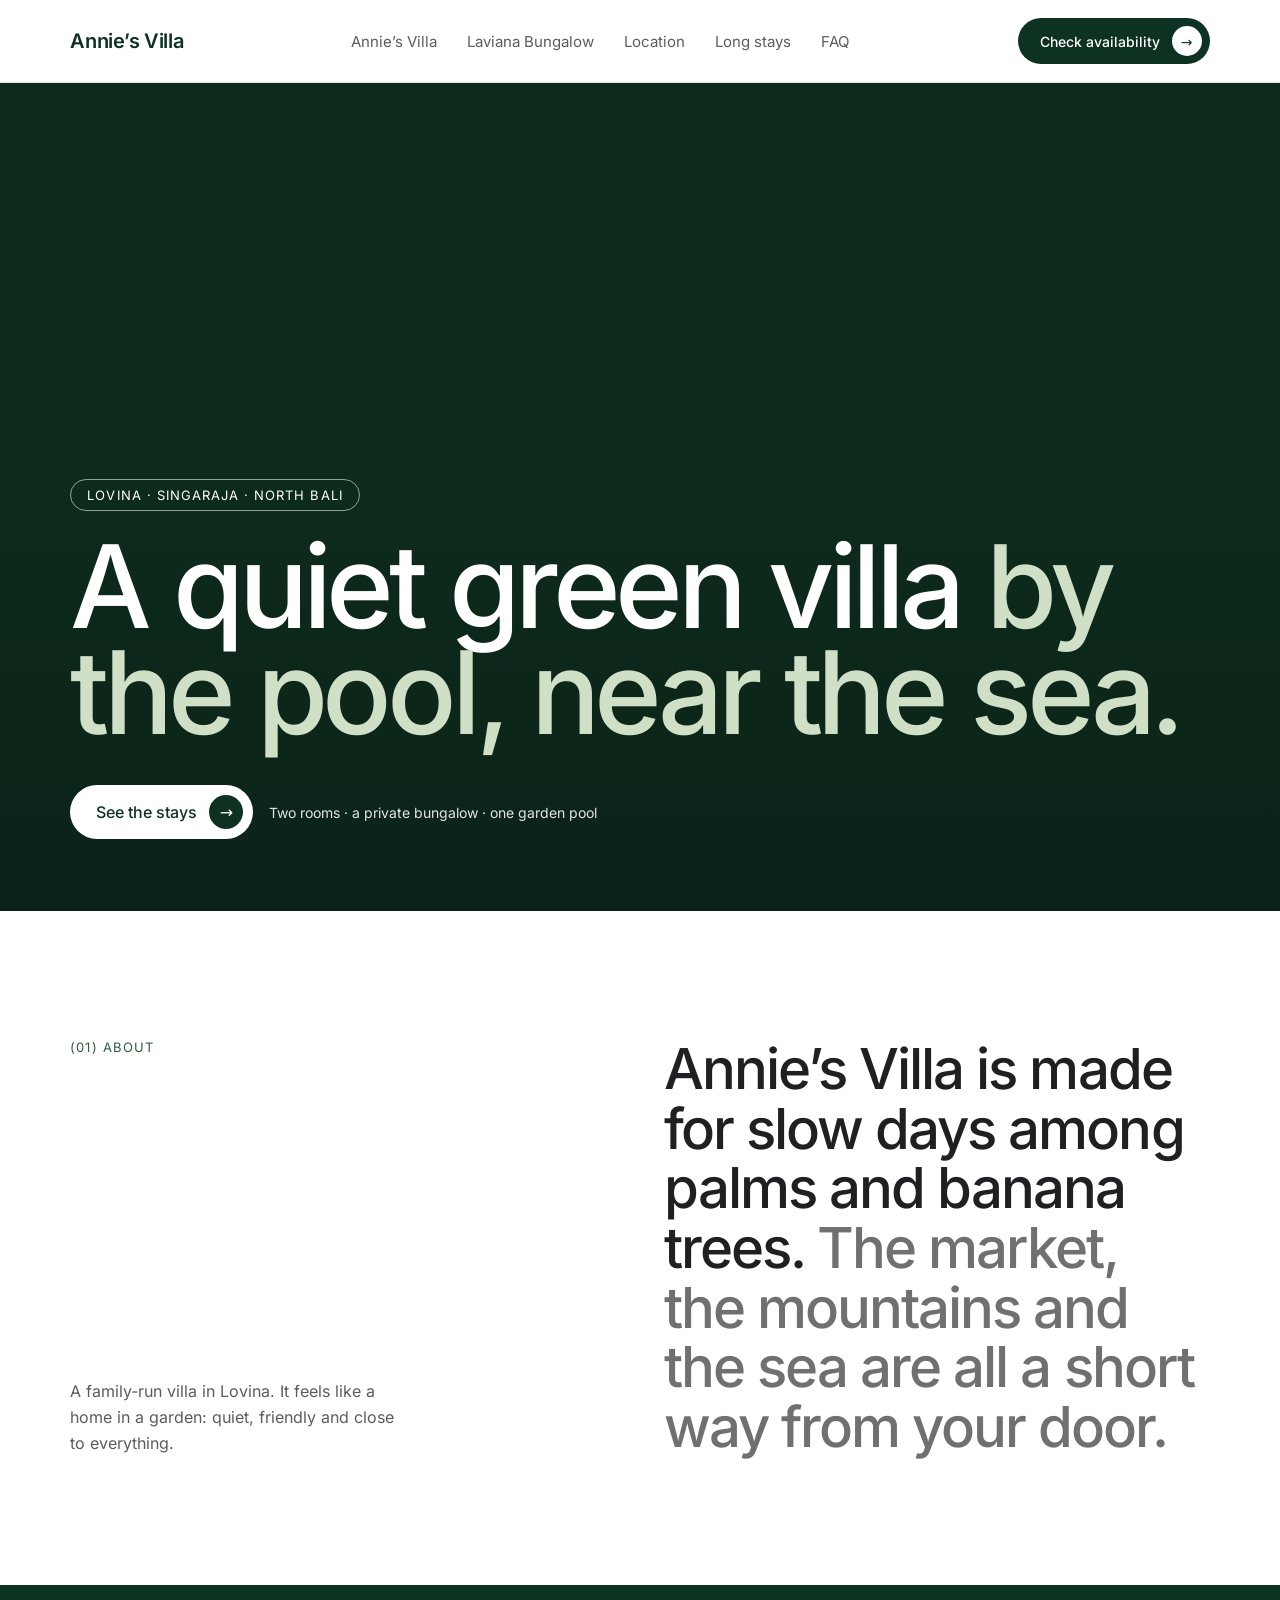
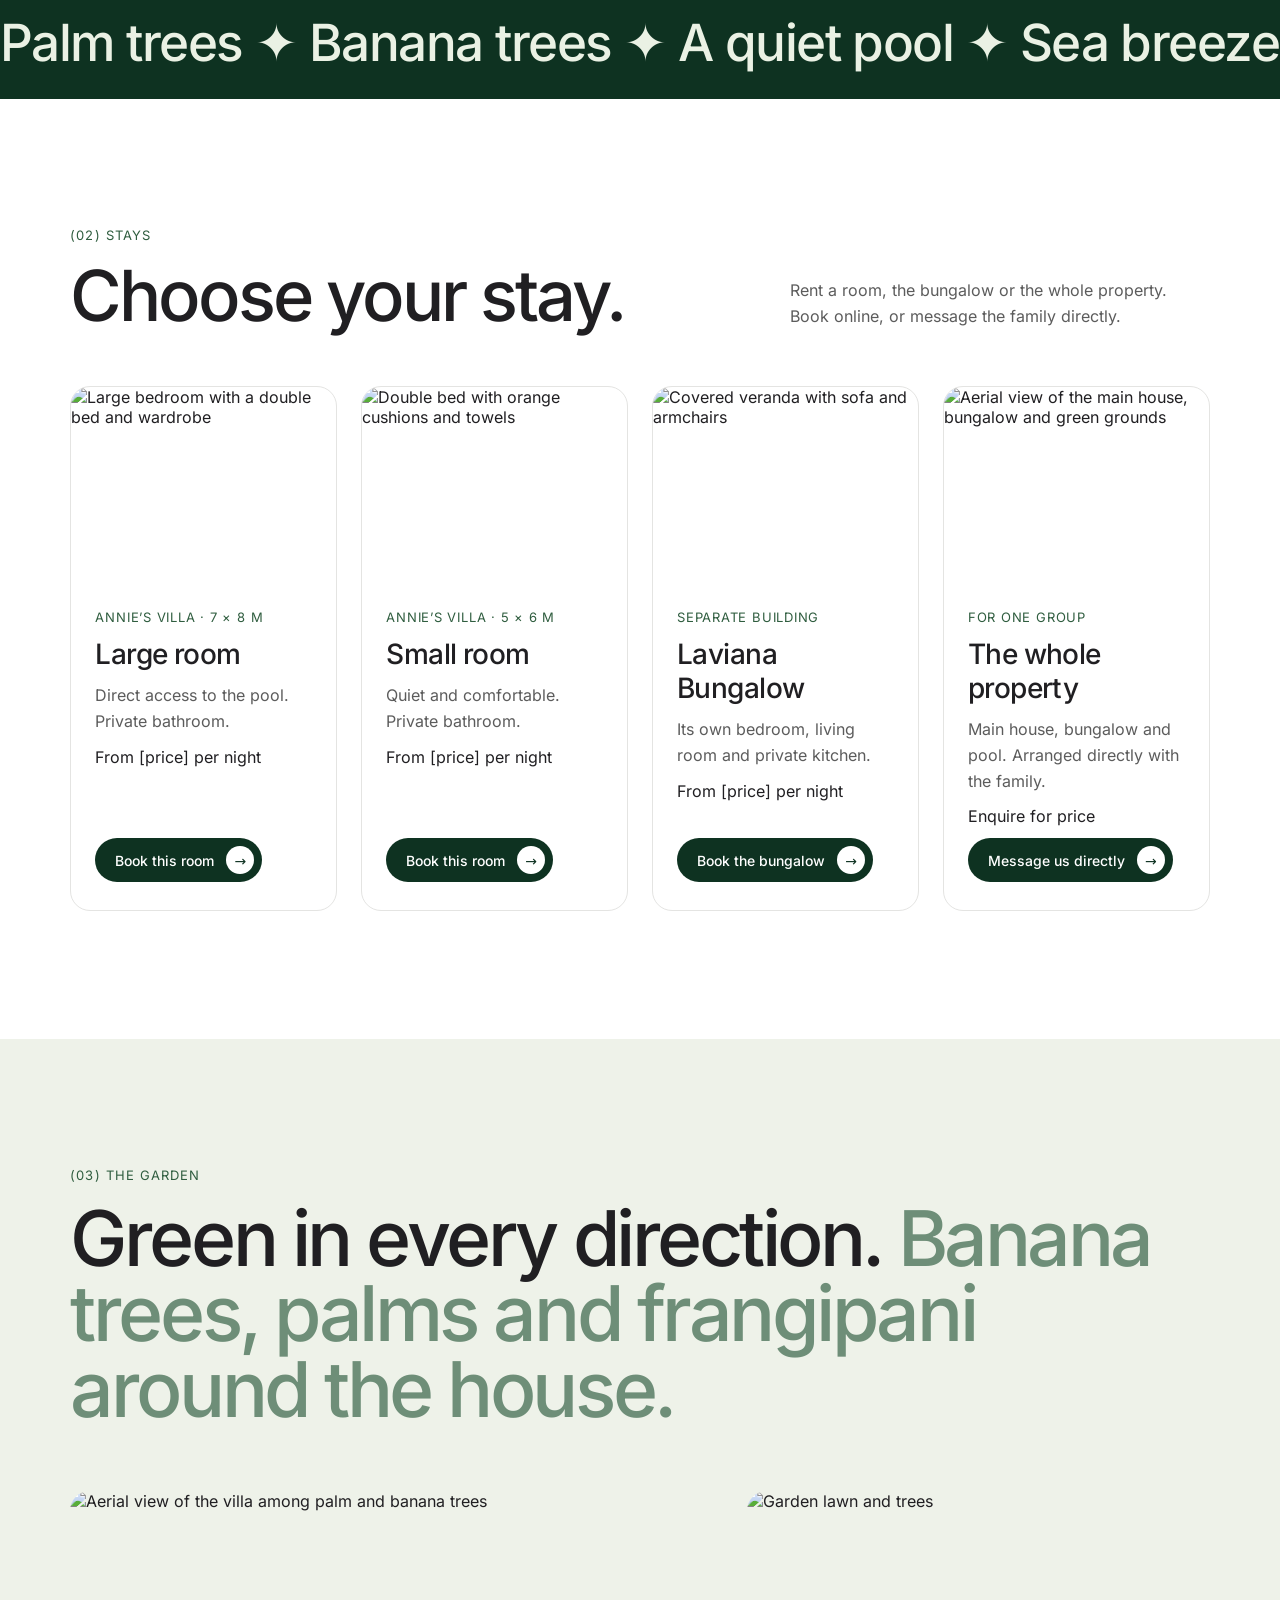
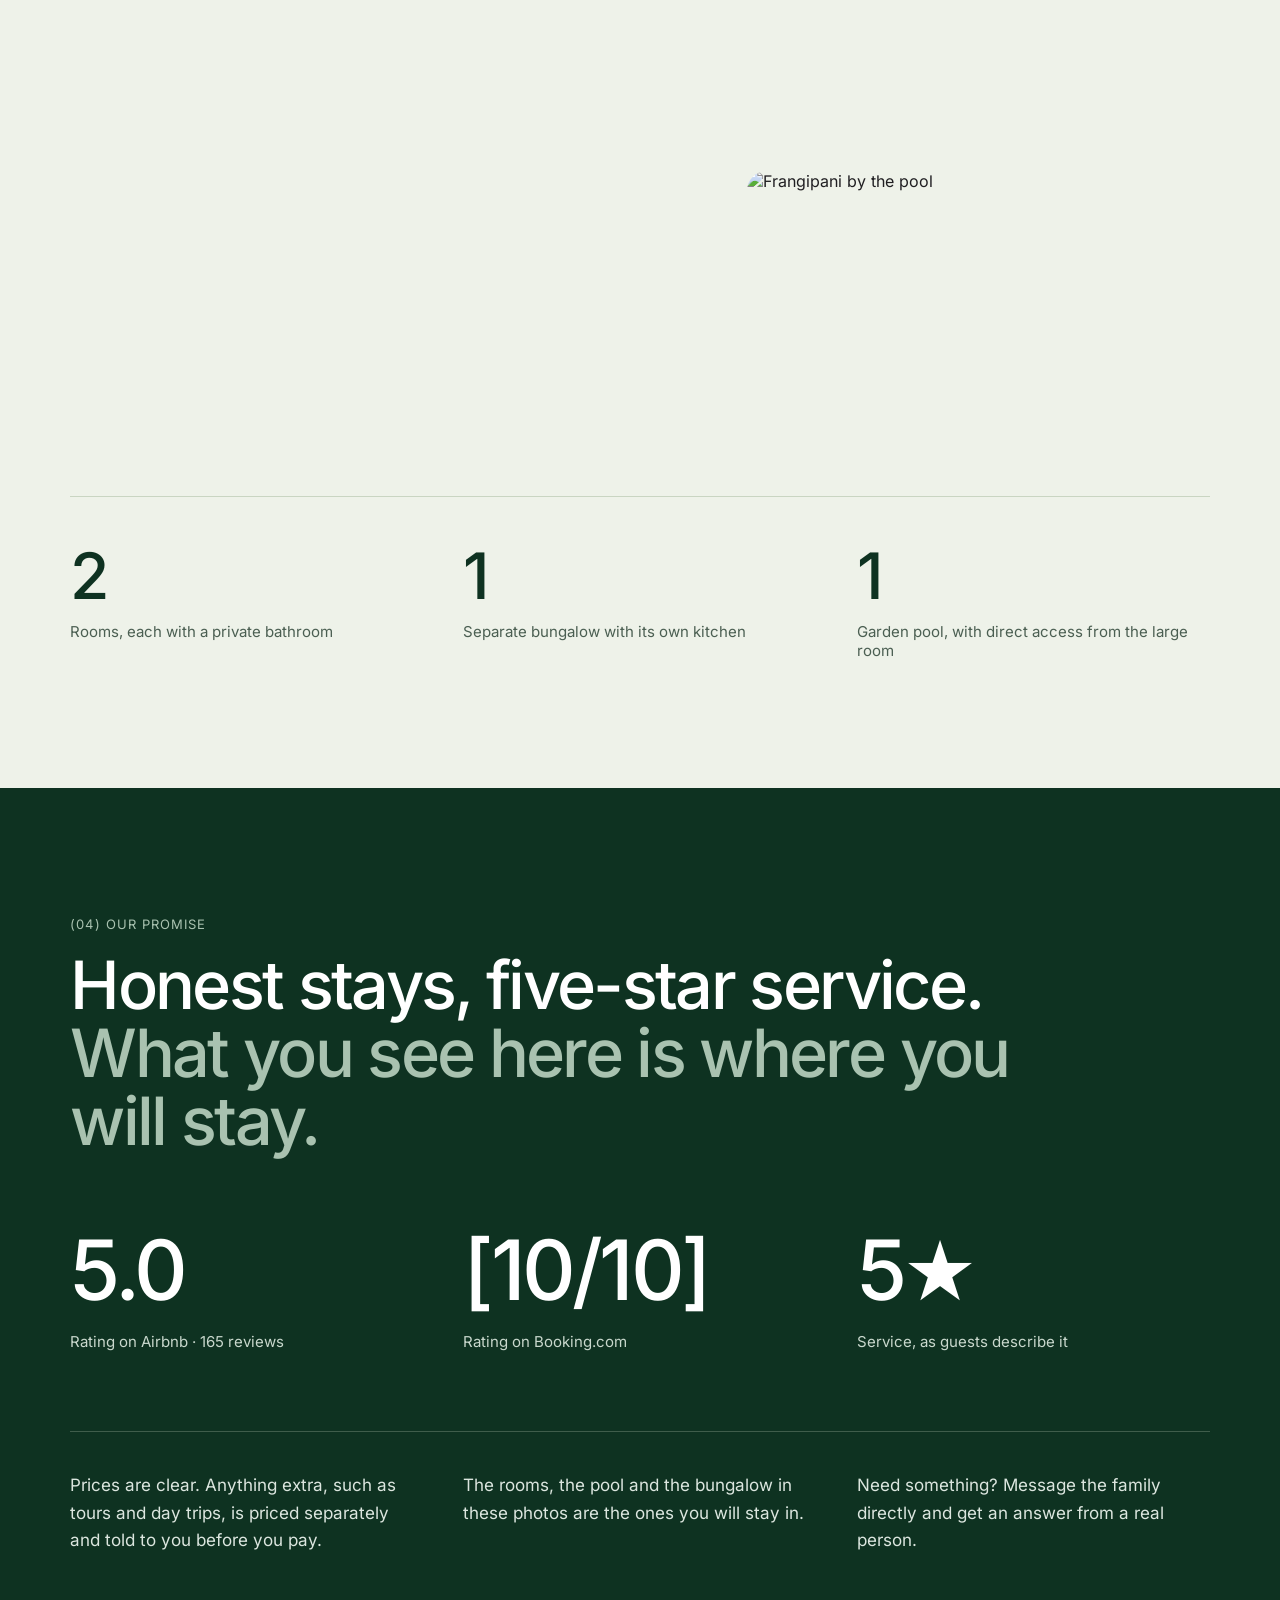
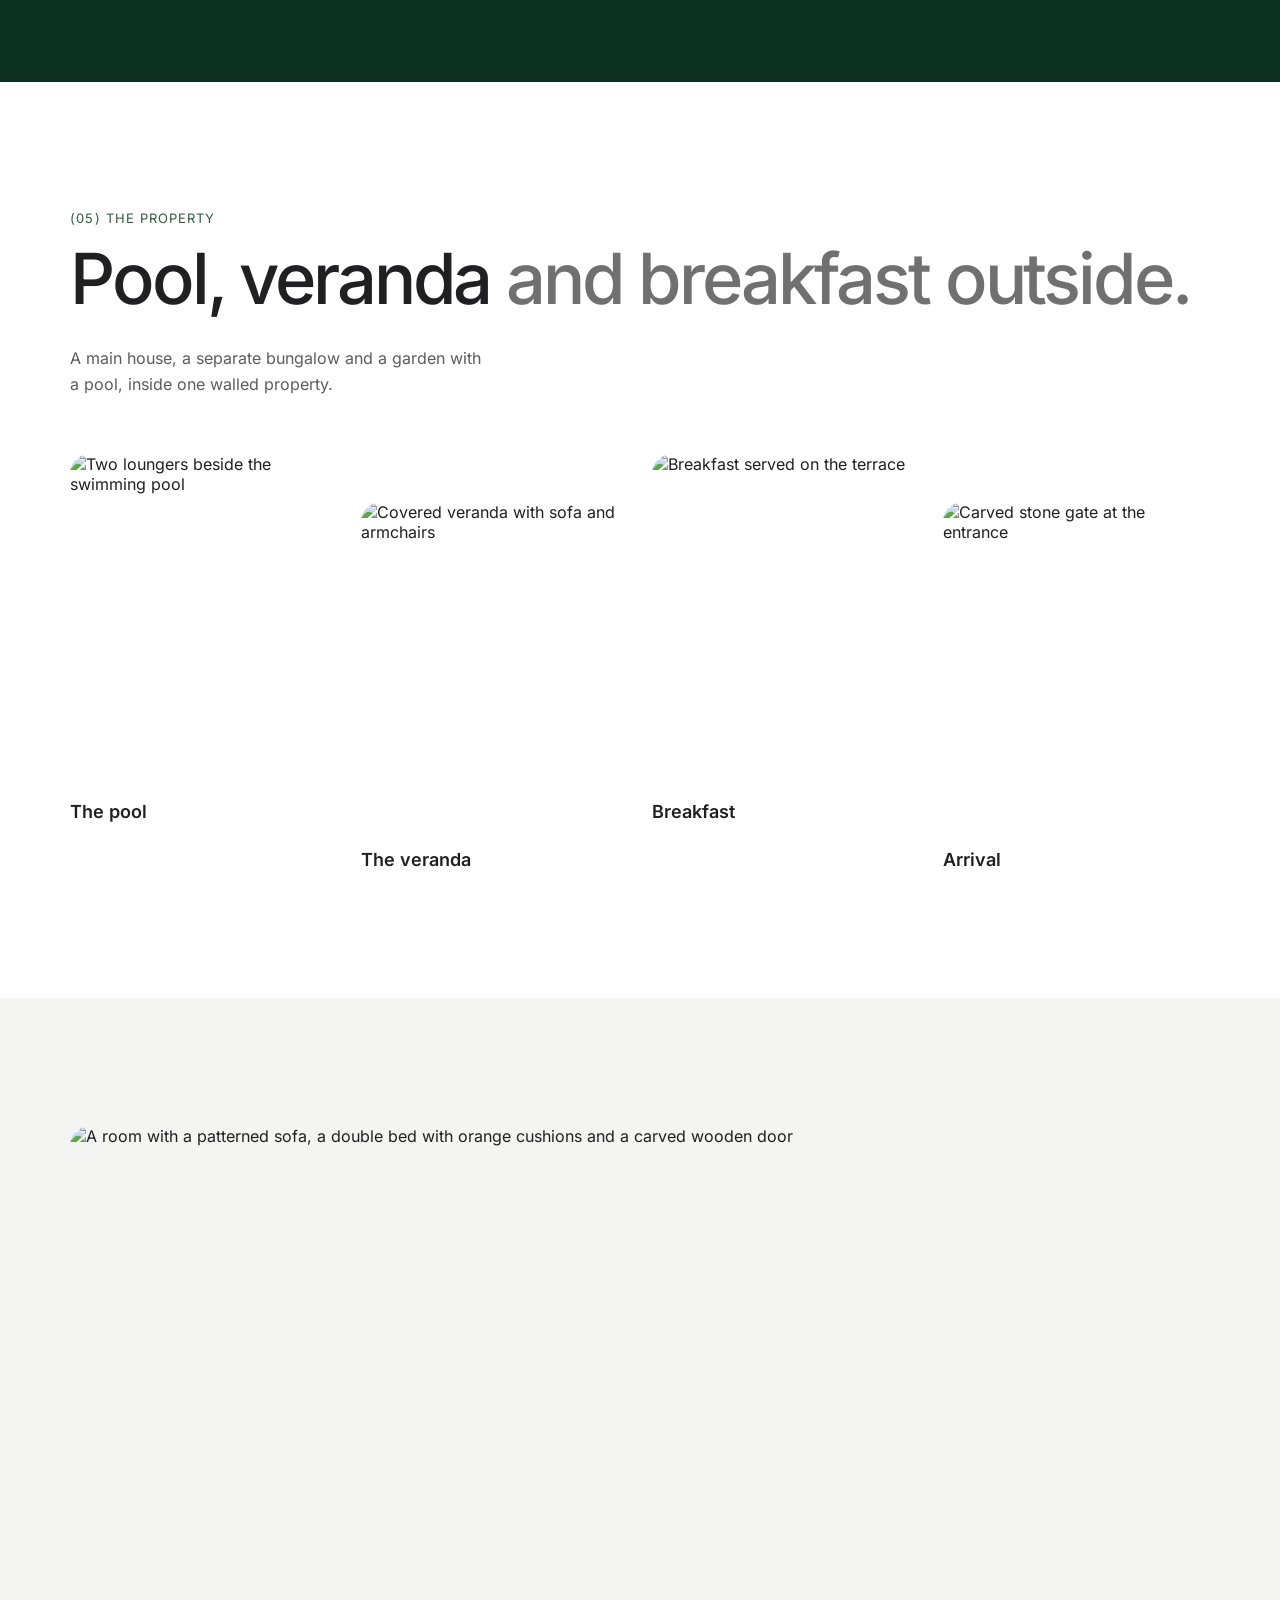
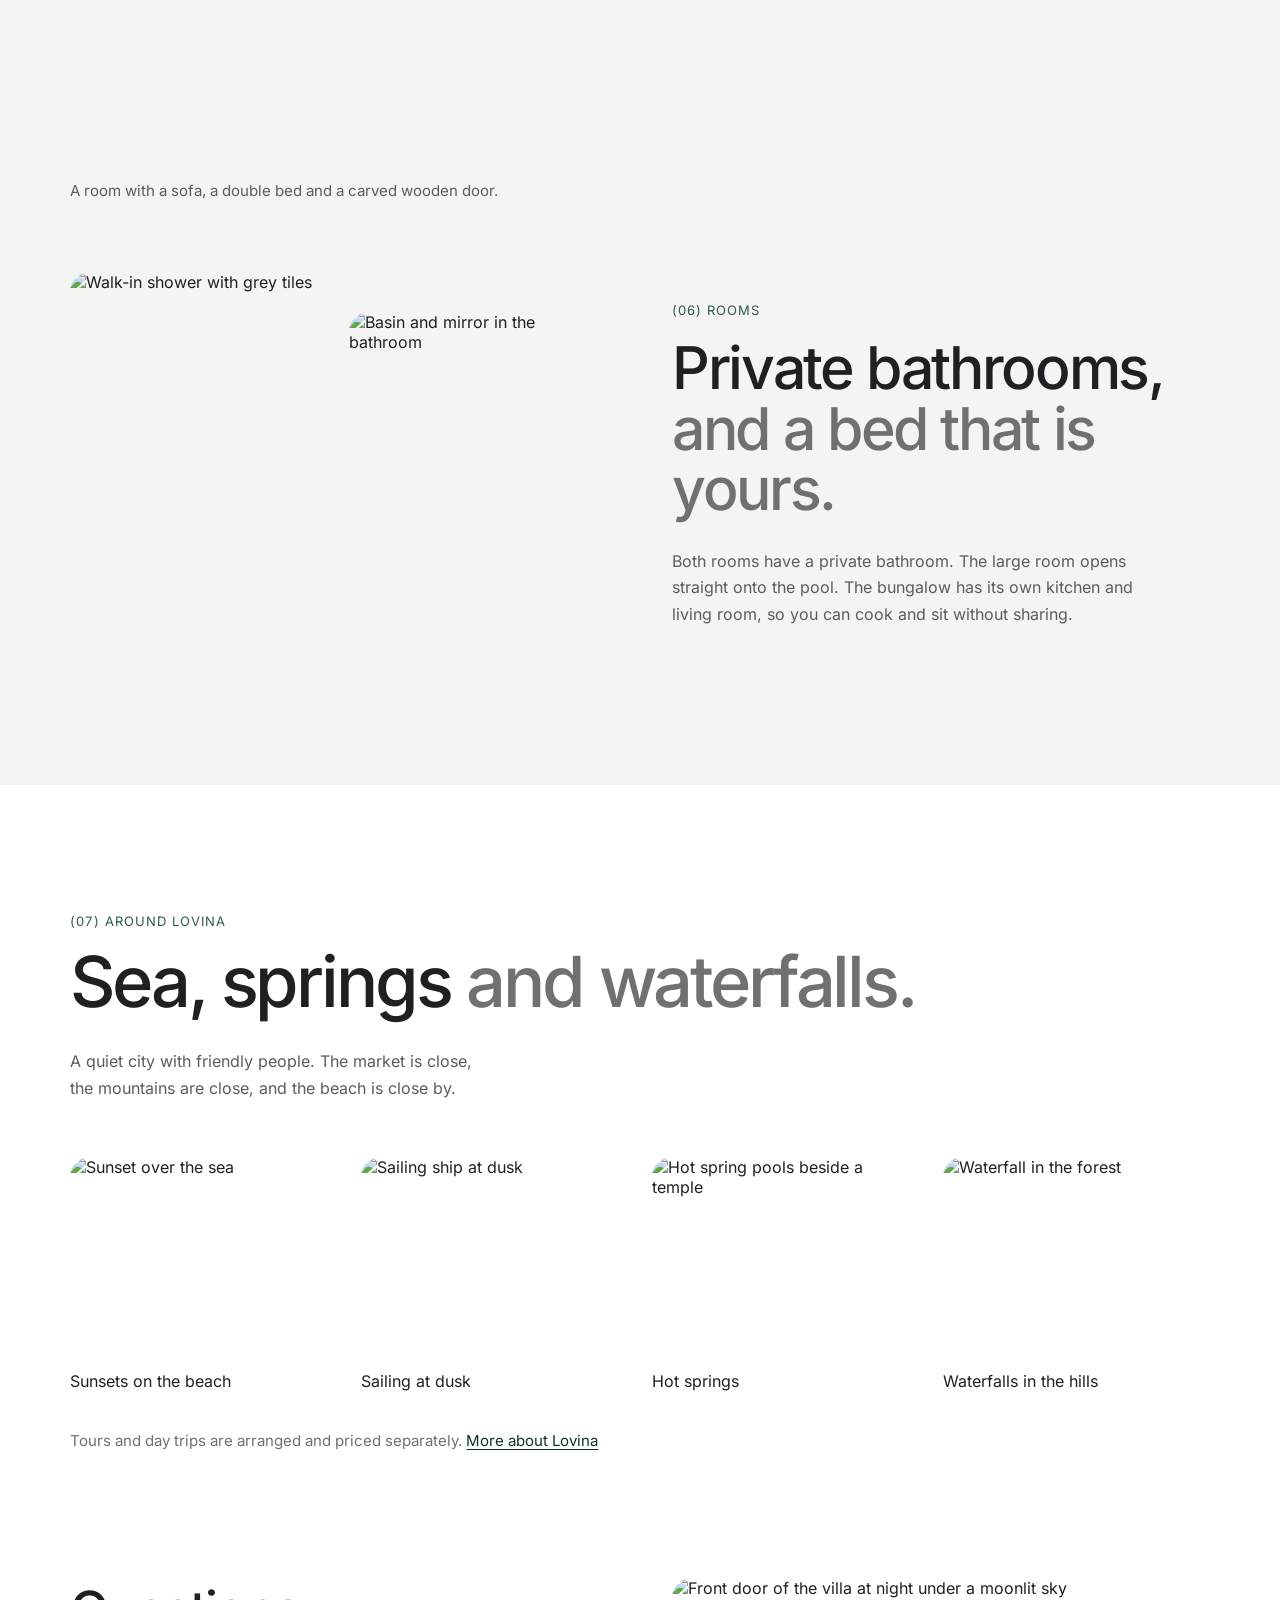
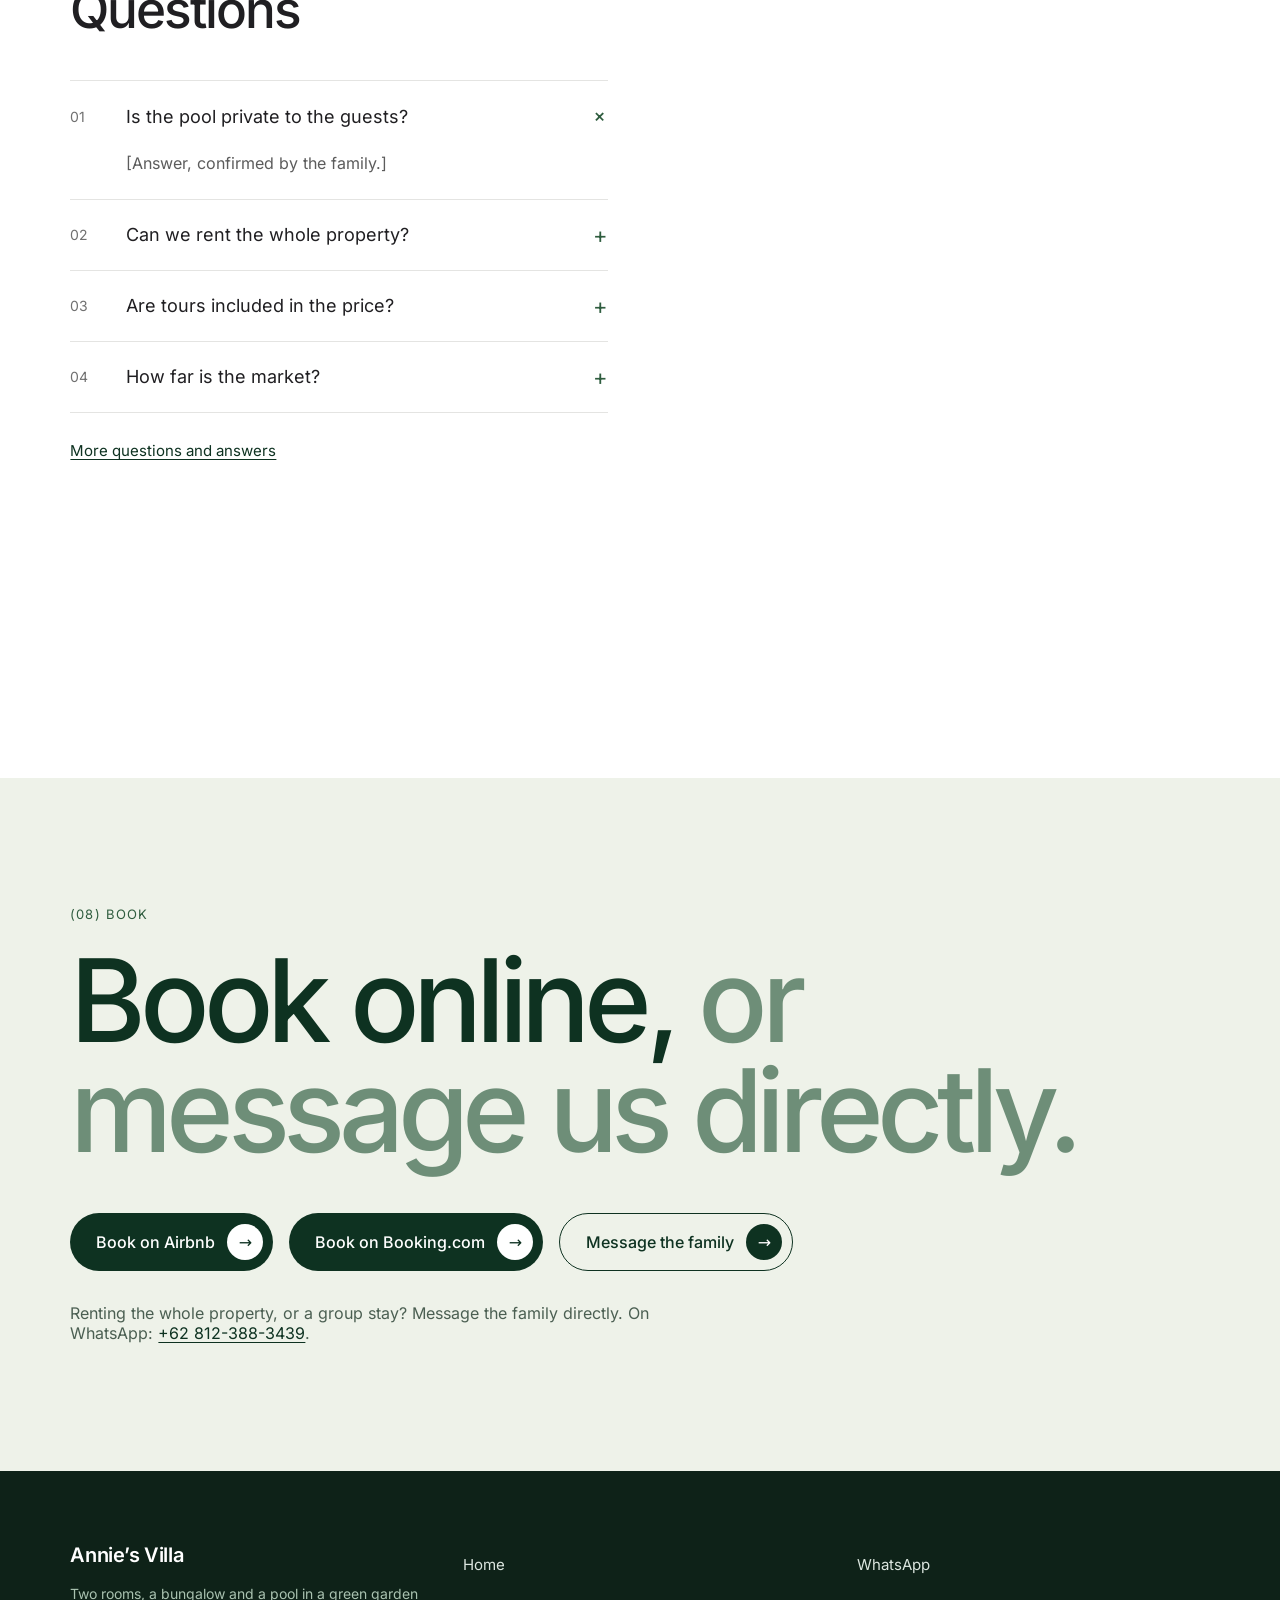
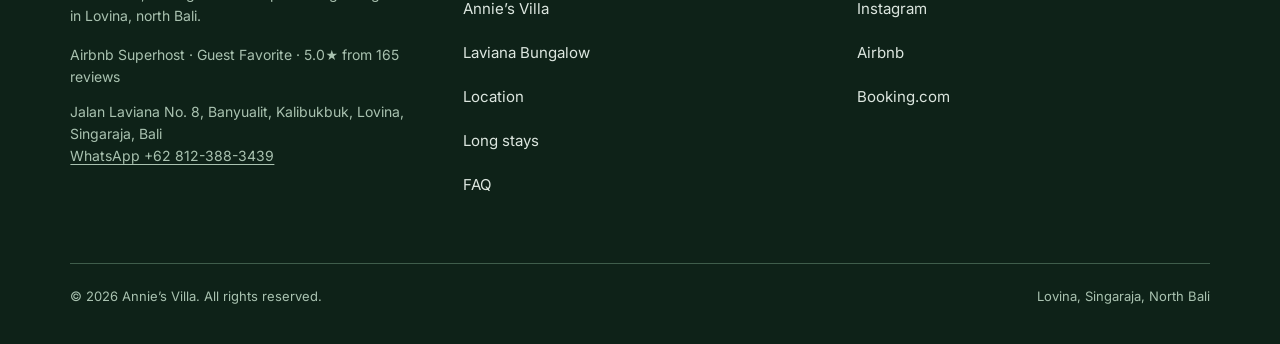
==== site/index.html @ e087aa1f "Add the static website: generator, design CSS, seven pages and the built site/ Converts the approved" ====
<!DOCTYPE html>
<html lang="en">
<head>
<meta charset="utf-8">
<meta name="viewport" content="width=device-width,initial-scale=1">
<title>Annie's Villa &amp; Laviana Bungalow — Pool Villa in Lovina, Bali</title>
<meta name="description" content="Quiet garden villa with a 16 m pool in Lovina, North Bali. Airbnb Superhost and Guest Favorite, 5.0★ from 165 reviews. Book direct on WhatsApp.">
<meta name="robots" content="noindex">
<link rel="canonical" href="https://ammaralfianmentor1985.github.io/default_designs/">
<meta name="theme-color" content="#0E3221">
<link rel="icon" href="./favicon.svg" type="image/svg+xml">
<link rel="icon" href="./favicon.ico" sizes="32x32">
<link rel="apple-touch-icon" href="./apple-touch-icon.png">
<meta property="og:type" content="website">
<meta property="og:site_name" content="Annie's Villa Lovina">
<meta property="og:locale" content="en_GB">
<meta property="og:title" content="Annie's Villa &amp; Laviana Bungalow — Pool Villa in Lovina, Bali">
<meta property="og:description" content="Quiet garden villa with a 16 m pool in Lovina, North Bali. Airbnb Superhost and Guest Favorite, 5.0★ from 165 reviews. Book direct on WhatsApp.">
<meta property="og:url" content="https://ammaralfianmentor1985.github.io/default_designs/">
<meta property="og:image" content="https://ammaralfianmentor1985.github.io/default_designs/images/og-annies-villa-lovina-1200.jpg">
<meta property="og:image:width" content="1200">
<meta property="og:image:height" content="630">
<meta property="og:image:alt" content="Pool at dusk at Annie’s Villa in Lovina, with the lit pavilion behind it">
<meta name="twitter:card" content="summary_large_image">
<meta name="twitter:title" content="Annie's Villa &amp; Laviana Bungalow — Pool Villa in Lovina, Bali">
<meta name="twitter:description" content="Quiet garden villa with a 16 m pool in Lovina, North Bali. Airbnb Superhost and Guest Favorite, 5.0★ from 165 reviews. Book direct on WhatsApp.">
<meta name="twitter:image" content="https://ammaralfianmentor1985.github.io/default_designs/images/og-annies-villa-lovina-1200.jpg">
<link rel="preload" href="./assets/fonts/inter-latin-var.woff2" as="font" type="font/woff2" crossorigin>
<link rel="preload" as="image" type="image/webp" fetchpriority="high" href="./images/annies-villa-lovina-pool-dusk-800.webp" imagesrcset="./images/annies-villa-lovina-pool-dusk-480.webp 480w, ./images/annies-villa-lovina-pool-dusk-800.webp 800w, ./images/annies-villa-lovina-pool-dusk-1040.webp 1040w, ./images/annies-villa-lovina-pool-dusk-1200.webp 1200w" imagesizes="100vw">
<link rel="stylesheet" href="./assets/css/site.css?v=3e787261">
<script type="application/ld+json">{"@context":"https://schema.org","@type":"LodgingBusiness","@id":"https://ammaralfianmentor1985.github.io/default_designs/#lodging","name":"Annie's Villa Lovina","alternateName":["Annie Villa","Laviana Bungalow at Annie's Villa"],"description":"Quiet garden villa with a 16 m pool in Lovina, North Bali: two rooms with private bathrooms and a separate bungalow with its own kitchen.","url":"https://ammaralfianmentor1985.github.io/default_designs/","image":["https://ammaralfianmentor1985.github.io/default_designs/images/annies-villa-lovina-pool-dusk-1200.jpg","https://ammaralfianmentor1985.github.io/default_designs/images/annies-villa-lovina-aerial-grounds-1200.jpg","https://ammaralfianmentor1985.github.io/default_designs/images/annies-villa-lovina-garden-lawn-1200.jpg"],"telephone":"+62-812-388-3439","address":{"@type":"PostalAddress","streetAddress":"Jalan Laviana No. 8, Banyualit, Kalibukbuk","addressLocality":"Lovina, Singaraja","addressRegion":"Bali","postalCode":"81152","addressCountry":"ID"},"checkinTime":"14:00","checkoutTime":"12:00","hasMap":"https://maps.app.goo.gl/fYGfdKSeuuMvpfvB6","amenityFeature":[{"@type":"LocationFeatureSpecification","name":"Outdoor swimming pool (16 m)","value":true},{"@type":"LocationFeatureSpecification","name":"Private bathroom in each room","value":true},{"@type":"LocationFeatureSpecification","name":"Private kitchen in the bungalow","value":true}],"sameAs":["https://www.airbnb.com/rooms/31995942","https://www.airbnb.com/users/profile/1463271766396267063","https://www.instagram.com/laviana_bungalow"],"containsPlace":[{"@type":"Accommodation","@id":"https://ammaralfianmentor1985.github.io/default_designs/annies-villa/#accommodation","name":"Annie's Villa rooms","url":"https://ammaralfianmentor1985.github.io/default_designs/annies-villa/"},{"@type":"Accommodation","@id":"https://ammaralfianmentor1985.github.io/default_designs/laviana-bungalow/#accommodation","name":"Laviana Bungalow","url":"https://ammaralfianmentor1985.github.io/default_designs/laviana-bungalow/"}]}</script>
</head>
<body>
<a class="skip" href="#main">Skip to content</a>
<div class="page">
<nav class="nav" aria-label="Main">
  <a class="nav__brand" href="./">Annie’s Villa</a>
  <div class="nav__links"><a class="navlink" href="./annies-villa/">Annie’s Villa</a><a class="navlink" href="./laviana-bungalow/">Laviana Bungalow</a><a class="navlink" href="./location/">Location</a><a class="navlink" href="./long-term/">Long stays</a><a class="navlink" href="./faq/">FAQ</a></div>
  <a class="pill pill--dark pill--sm" href="https://wa.me/628123883439?text=Hello%20Annie%E2%80%99s%20Villa%2C%20I%20would%20like%20to%20check%20availability." target="_blank" rel="noopener"><span class="long">Check availability</span><span class="short">Book</span> <span class="disc" aria-hidden="true">→</span></a>
</nav>
<main id="main">
<section id="top" class="hero">
  <div class="hero__slide"><picture><source type="image/webp" srcset="./images/annies-villa-lovina-pool-dusk-480.webp 480w, ./images/annies-villa-lovina-pool-dusk-800.webp 800w, ./images/annies-villa-lovina-pool-dusk-1040.webp 1040w, ./images/annies-villa-lovina-pool-dusk-1200.webp 1200w" sizes="100vw"><img src="./images/annies-villa-lovina-pool-dusk-800.jpg" srcset="./images/annies-villa-lovina-pool-dusk-800.jpg 800w, ./images/annies-villa-lovina-pool-dusk-1200.jpg 1200w" sizes="100vw" width="1200" height="896" alt="Pool at dusk at Annie’s Villa, with the lit pavilion behind it" fetchpriority="high"></picture></div>
  <div class="hero__slide"><picture><source type="image/webp" srcset="./images/annies-villa-lovina-aerial-grounds-480.webp 480w, ./images/annies-villa-lovina-aerial-grounds-800.webp 800w, ./images/annies-villa-lovina-aerial-grounds-1040.webp 1040w, ./images/annies-villa-lovina-aerial-grounds-1200.webp 1200w" sizes="100vw"><img src="./images/annies-villa-lovina-aerial-grounds-800.jpg" srcset="./images/annies-villa-lovina-aerial-grounds-800.jpg 800w, ./images/annies-villa-lovina-aerial-grounds-1200.jpg 1200w" sizes="100vw" width="1200" height="896" alt="Aerial view of the villa surrounded by palms and banana trees" loading="lazy"></picture></div>
  <div class="hero__slide"><picture><source type="image/webp" srcset="./images/annies-villa-lovina-room-sofa-bed-480.webp 480w, ./images/annies-villa-lovina-room-sofa-bed-800.webp 800w, ./images/annies-villa-lovina-room-sofa-bed-1040.webp 1040w, ./images/annies-villa-lovina-room-sofa-bed-1376.webp 1376w" sizes="100vw"><img src="./images/annies-villa-lovina-room-sofa-bed-800.jpg" srcset="./images/annies-villa-lovina-room-sofa-bed-800.jpg 800w, ./images/annies-villa-lovina-room-sofa-bed-1376.jpg 1376w" sizes="100vw" width="1376" height="768" alt="A room with a sofa, a double bed and a carved wooden door" loading="lazy" style="object-position:58% 50%"></picture></div>
  <div class="hero__slide"><picture><source type="image/webp" srcset="./images/annies-villa-lovina-garden-lawn-480.webp 480w, ./images/annies-villa-lovina-garden-lawn-800.webp 800w, ./images/annies-villa-lovina-garden-lawn-1040.webp 1040w, ./images/annies-villa-lovina-garden-lawn-1200.webp 1200w" sizes="100vw"><img src="./images/annies-villa-lovina-garden-lawn-800.jpg" srcset="./images/annies-villa-lovina-garden-lawn-800.jpg 800w, ./images/annies-villa-lovina-garden-lawn-1200.jpg 1200w" sizes="100vw" width="1200" height="675" alt="Green garden lawn beside the villa" loading="lazy"></picture></div>
  <div class="hero__shade"></div>
  <div class="hero__body">
    <p class="chip rise">Lovina · Singaraja · North Bali</p>
    <h1 class="hero__title rise rise--1">A quiet green villa <span class="tone--hero">by the pool, near the sea.</span></h1>
    <div class="hero__actions rise rise--2">
      <a class="pill pill--light pill--hero" href="#stays">See the stays <span class="disc" aria-hidden="true">→</span></a>
      <span class="hero__note">Two rooms · a private bungalow · one garden pool</span>
    </div>
  </div>
</section>

<section class="sec sec--page intro">
  <div class="reveal intro__side">
    <p class="eyebrow">(01) About</p>
    <p class="lead lead--340">A family-run villa in Lovina. It feels like a home in a garden: quiet, friendly and close to everything.</p>
  </div>
  <p class="reveal statement">Annie’s Villa is made for slow days among palms and banana trees. <span class="tone">The market, the mountains and the sea are all a short way from your door.</span></p>
</section>

<section class="marquee-band" aria-hidden="true">
  <div class="marquee">
    <span>Palm trees ✦ Banana trees ✦ A quiet pool ✦ Sea breeze ✦ Mountain air ✦ Friendly people ✦ Morning market ✦ </span>
    <span>Palm trees ✦ Banana trees ✦ A quiet pool ✦ Sea breeze ✦ Mountain air ✦ Friendly people ✦ Morning market ✦ </span>
  </div>
</section>

<section id="stays" class="sec sec--flush">
  <div class="sec-head sec-head--flush">
    <div>
      <p class="eyebrow mb-18">(02) Stays</p>
      <h2 class="h2 h2--84">Choose your stay. <span class="rail-hint tone">Scroll across →</span></h2>
    </div>
    <p class="lead">Rent a room, the bungalow or the whole property. Book online, or message the family directly.</p>
  </div>
  <div class="rail">
    <article class="card">
      <div class="zoom ar-4-3"><a href="./annies-villa/" tabindex="-1" aria-hidden="true"><picture><source type="image/webp" srcset="./images/annies-villa-lovina-large-room-480.webp 480w, ./images/annies-villa-lovina-large-room-800.webp 800w, ./images/annies-villa-lovina-large-room-1040.webp 1040w, ./images/annies-villa-lovina-large-room-1200.webp 1200w" sizes="(min-width:1200px) 25vw, min(420px, 82vw)"><img src="./images/annies-villa-lovina-large-room-800.jpg" srcset="./images/annies-villa-lovina-large-room-800.jpg 800w, ./images/annies-villa-lovina-large-room-1200.jpg 1200w" sizes="(min-width:1200px) 25vw, min(420px, 82vw)" width="1200" height="896" alt="Large bedroom with a double bed and wardrobe" loading="lazy"></picture></a></div>
      <div class="card__body">
        <p class="eyebrow eyebrow--card">Annie’s Villa · 7 × 8 m</p>
        <h3 class="card__title"><a href="./annies-villa/">Large room</a></h3>
        <p class="card__text">Direct access to the pool. Private bathroom.</p>
        <p class="card__price">From <span data-fill="price-largeRoom">[price]</span> per night</p>
        <a class="pill pill--dark pill--md" href="https://wa.me/628123883439?text=Hello%20Annie%E2%80%99s%20Villa%2C%20I%20would%20like%20to%20book%20the%20Large%20room%20(7%20%C3%97%208%20m).%0ADates%3A%0AGuests%3A" target="_blank" rel="noopener">Book this room <span class="disc" aria-hidden="true">→</span></a>
      </div>
    </article>
    <article class="card">
      <div class="zoom ar-4-3"><a href="./annies-villa/" tabindex="-1" aria-hidden="true"><picture><source type="image/webp" srcset="./images/annies-villa-lovina-small-room-480.webp 480w, ./images/annies-villa-lovina-small-room-768.webp 768w" sizes="(min-width:1200px) 25vw, min(420px, 82vw)"><img src="./images/annies-villa-lovina-small-room-768.jpg" sizes="(min-width:1200px) 25vw, min(420px, 82vw)" width="768" height="1376" alt="Double bed with orange cushions and towels" loading="lazy" style="object-position:50% 62%"></picture></a></div>
      <div class="card__body">
        <p class="eyebrow eyebrow--card">Annie’s Villa · 5 × 6 m</p>
        <h3 class="card__title"><a href="./annies-villa/">Small room</a></h3>
        <p class="card__text">Quiet and comfortable. Private bathroom.</p>
        <p class="card__price">From <span data-fill="price-smallRoom">[price]</span> per night</p>
        <a class="pill pill--dark pill--md" href="https://wa.me/628123883439?text=Hello%20Annie%E2%80%99s%20Villa%2C%20I%20would%20like%20to%20book%20the%20Small%20room%20(5%20%C3%97%206%20m).%0ADates%3A%0AGuests%3A" target="_blank" rel="noopener">Book this room <span class="disc" aria-hidden="true">→</span></a>
      </div>
    </article>
    <article class="card">
      <div class="zoom ar-4-3"><a href="./laviana-bungalow/" tabindex="-1" aria-hidden="true"><picture><source type="image/webp" srcset="./images/annies-villa-lovina-veranda-480.webp 480w, ./images/annies-villa-lovina-veranda-720.webp 720w" sizes="(min-width:1200px) 25vw, min(420px, 82vw)"><img src="./images/annies-villa-lovina-veranda-720.jpg" sizes="(min-width:1200px) 25vw, min(420px, 82vw)" width="720" height="960" alt="Covered veranda with sofa and armchairs" loading="lazy" style="object-position:50% 70%"></picture></a></div>
      <div class="card__body">
        <p class="eyebrow eyebrow--card">Separate building</p>
        <h3 class="card__title"><a href="./laviana-bungalow/">Laviana Bungalow</a></h3>
        <p class="card__text">Its own bedroom, living room and private kitchen.</p>
        <p class="card__price">From <span data-fill="price-bungalow">[price]</span> per night</p>
        <a class="pill pill--dark pill--md" href="https://wa.me/628123883439?text=Hello%20Annie%E2%80%99s%20Villa%2C%20I%20would%20like%20to%20book%20Laviana%20Bungalow.%0ADates%3A%0AGuests%3A" target="_blank" rel="noopener">Book the bungalow <span class="disc" aria-hidden="true">→</span></a>
      </div>
    </article>
    <article class="card">
      <div class="zoom ar-4-3"><picture><source type="image/webp" srcset="./images/annies-villa-lovina-aerial-grounds-480.webp 480w, ./images/annies-villa-lovina-aerial-grounds-800.webp 800w, ./images/annies-villa-lovina-aerial-grounds-1040.webp 1040w, ./images/annies-villa-lovina-aerial-grounds-1200.webp 1200w" sizes="(min-width:1200px) 25vw, min(420px, 82vw)"><img src="./images/annies-villa-lovina-aerial-grounds-800.jpg" srcset="./images/annies-villa-lovina-aerial-grounds-800.jpg 800w, ./images/annies-villa-lovina-aerial-grounds-1200.jpg 1200w" sizes="(min-width:1200px) 25vw, min(420px, 82vw)" width="1200" height="896" alt="Aerial view of the main house, bungalow and green grounds" loading="lazy"></picture></div>
      <div class="card__body">
        <p class="eyebrow eyebrow--card">For one group</p>
        <h3 class="card__title">The whole property</h3>
        <p class="card__text">Main house, bungalow and pool. Arranged directly with the family.</p>
        <p class="card__price">Enquire for price</p>
        <a class="pill pill--dark pill--md" href="https://wa.me/628123883439?text=Hello%20Annie%E2%80%99s%20Villa%2C%20I%20would%20like%20to%20ask%20about%20renting%20the%20whole%20property.%0ADates%3A%0AGuests%3A" target="_blank" rel="noopener">Message us directly <span class="disc" aria-hidden="true">→</span></a>
      </div>
    </article>
  </div>
</section>

<section id="green" class="sec sec--pale">
  <div class="wrap">
    <p class="eyebrow mb-18">(03) The garden</p>
    <h2 class="reveal h2 h2--96">Green in every direction. <span class="tone--sage">Banana trees, palms and frangipani around the house.</span></h2>
    <div class="garden-grid">
      <div class="zoom reveal rounded ar-16-11 garden-grid__main"><picture><source type="image/webp" srcset="./images/annies-villa-lovina-aerial-grounds-480.webp 480w, ./images/annies-villa-lovina-aerial-grounds-800.webp 800w, ./images/annies-villa-lovina-aerial-grounds-1040.webp 1040w, ./images/annies-villa-lovina-aerial-grounds-1200.webp 1200w" sizes="(min-width:761px) 58vw, 100vw"><img src="./images/annies-villa-lovina-aerial-grounds-800.jpg" srcset="./images/annies-villa-lovina-aerial-grounds-800.jpg 800w, ./images/annies-villa-lovina-aerial-grounds-1200.jpg 1200w" sizes="(min-width:761px) 58vw, 100vw" width="1200" height="896" alt="Aerial view of the villa among palm and banana trees" loading="lazy"></picture></div>
      <div class="garden-grid__side">
        <div class="zoom reveal rounded ar-16-9"><picture><source type="image/webp" srcset="./images/annies-villa-lovina-garden-lawn-480.webp 480w, ./images/annies-villa-lovina-garden-lawn-800.webp 800w, ./images/annies-villa-lovina-garden-lawn-1040.webp 1040w, ./images/annies-villa-lovina-garden-lawn-1200.webp 1200w" sizes="(min-width:761px) 40vw, 100vw"><img src="./images/annies-villa-lovina-garden-lawn-800.jpg" srcset="./images/annies-villa-lovina-garden-lawn-800.jpg 800w, ./images/annies-villa-lovina-garden-lawn-1200.jpg 1200w" sizes="(min-width:761px) 40vw, 100vw" width="1200" height="675" alt="Garden lawn and trees" loading="lazy"></picture></div>
        <div class="zoom reveal rounded ar-16-9"><picture><source type="image/webp" srcset="./images/annies-villa-lovina-pool-frangipani-480.webp 480w, ./images/annies-villa-lovina-pool-frangipani-720.webp 720w" sizes="(min-width:761px) 40vw, 100vw"><img src="./images/annies-villa-lovina-pool-frangipani-720.jpg" sizes="(min-width:761px) 40vw, 100vw" width="720" height="960" alt="Frangipani by the pool" loading="lazy"></picture></div>
      </div>
    </div>
    <div class="stats">
      <div><div class="stat__n">2</div><div class="stat__c">Rooms, each with a private bathroom</div></div>
      <div><div class="stat__n">1</div><div class="stat__c">Separate bungalow with its own kitchen</div></div>
      <div><div class="stat__n">1</div><div class="stat__c">Garden pool, with direct access from the large room</div></div>
    </div>
  </div>
</section>

<section id="honest" class="sec sec--md sec--dark">
  <div class="wrap--1280">
    <p class="eyebrow eyebrow--dark mb-20">(04) Our promise</p>
    <h2 class="reveal h2 h2--76">Honest stays, five-star service. <span class="tone--mist">What you see here is where you will stay.</span></h2>
    <div class="stats stats--dark">
      <div><div class="stat__n">5.0</div><div class="stat__c">Rating on Airbnb · 165 reviews</div></div>
      <div><div class="stat__n"><span data-fill="booking-com-rating">[10/10]</span></div><div class="stat__c">Rating on Booking.com</div></div>
      <div><div class="stat__n">5★</div><div class="stat__c">Service, as guests describe it</div></div>
    </div>
    <div class="promise">
      <p>Prices are clear. Anything extra, such as tours and day trips, is priced separately and told to you before you pay.</p>
      <p>The rooms, the pool and the bungalow in these photos are the ones you will stay in.</p>
      <p>Need something? Message the family directly and get an answer from a real person.</p>
    </div>
  </div>
</section>

<section id="property" class="sec sec--page">
  <div class="sec-head">
    <div>
      <p class="eyebrow mb-18">(05) The property</p>
      <h2 class="h2 h2--84">Pool, veranda <span class="tone">and breakfast outside.</span></h2>
    </div>
    <p class="lead">A main house, a separate bungalow and a garden with a pool, inside one walled property.</p>
  </div>
  <div class="figs">
    <figure class="reveal"><div class="zoom rounded ar-4-5"><picture><source type="image/webp" srcset="./images/annies-villa-lovina-pool-loungers-480.webp 480w, ./images/annies-villa-lovina-pool-loungers-800.webp 800w, ./images/annies-villa-lovina-pool-loungers-1040.webp 1040w, ./images/annies-villa-lovina-pool-loungers-1200.webp 1200w" sizes="(min-width:1100px) 22vw, (min-width:600px) 46vw, 100vw"><img src="./images/annies-villa-lovina-pool-loungers-800.jpg" srcset="./images/annies-villa-lovina-pool-loungers-800.jpg 800w, ./images/annies-villa-lovina-pool-loungers-1200.jpg 1200w" sizes="(min-width:1100px) 22vw, (min-width:600px) 46vw, 100vw" width="1200" height="900" alt="Two loungers beside the swimming pool" loading="lazy"></picture></div><figcaption class="fig__cap">The pool</figcaption></figure>
    <figure class="reveal figs__drop"><div class="zoom rounded ar-4-5"><picture><source type="image/webp" srcset="./images/annies-villa-lovina-veranda-480.webp 480w, ./images/annies-villa-lovina-veranda-720.webp 720w" sizes="(min-width:1100px) 22vw, (min-width:600px) 46vw, 100vw"><img src="./images/annies-villa-lovina-veranda-720.jpg" sizes="(min-width:1100px) 22vw, (min-width:600px) 46vw, 100vw" width="720" height="960" alt="Covered veranda with sofa and armchairs" loading="lazy"></picture></div><figcaption class="fig__cap">The veranda</figcaption></figure>
    <figure class="reveal"><div class="zoom rounded ar-4-5"><picture><source type="image/webp" srcset="./images/annies-villa-lovina-breakfast-terrace-480.webp 480w, ./images/annies-villa-lovina-breakfast-terrace-720.webp 720w" sizes="(min-width:1100px) 22vw, (min-width:600px) 46vw, 100vw"><img src="./images/annies-villa-lovina-breakfast-terrace-720.jpg" sizes="(min-width:1100px) 22vw, (min-width:600px) 46vw, 100vw" width="720" height="960" alt="Breakfast served on the terrace" loading="lazy"></picture></div><figcaption class="fig__cap">Breakfast</figcaption></figure>
    <figure class="reveal figs__drop"><div class="zoom rounded ar-4-5"><picture><source type="image/webp" srcset="./images/annies-villa-lovina-entrance-gate-480.webp 480w, ./images/annies-villa-lovina-entrance-gate-720.webp 720w" sizes="(min-width:1100px) 22vw, (min-width:600px) 46vw, 100vw"><img src="./images/annies-villa-lovina-entrance-gate-720.jpg" sizes="(min-width:1100px) 22vw, (min-width:600px) 46vw, 100vw" width="720" height="540" alt="Carved stone gate at the entrance" loading="lazy"></picture></div><figcaption class="fig__cap">Arrival</figcaption></figure>
  </div>
</section>

<section class="sec sec--md sec--soft">
  <div class="wrap">
    <figure class="reveal rooms-lead">
      <div class="zoom rounded ar-16-9"><picture><source type="image/webp" srcset="./images/annies-villa-lovina-room-sofa-bed-480.webp 480w, ./images/annies-villa-lovina-room-sofa-bed-800.webp 800w, ./images/annies-villa-lovina-room-sofa-bed-1040.webp 1040w, ./images/annies-villa-lovina-room-sofa-bed-1376.webp 1376w" sizes="100vw"><img src="./images/annies-villa-lovina-room-sofa-bed-800.jpg" srcset="./images/annies-villa-lovina-room-sofa-bed-800.jpg 800w, ./images/annies-villa-lovina-room-sofa-bed-1376.jpg 1376w" sizes="100vw" width="1376" height="768" alt="A room with a patterned sofa, a double bed with orange cushions and a carved wooden door" loading="lazy"></picture></div>
      <figcaption class="fig__cap fig__cap--15">A room with a sofa, a double bed and a carved wooden door.</figcaption>
    </figure>
    <div class="split">
      <div class="duo">
        <div class="zoom rounded ar-3-4"><picture><source type="image/webp" srcset="./images/annies-villa-lovina-bathroom-shower-480.webp 480w, ./images/annies-villa-lovina-bathroom-shower-720.webp 720w" sizes="(min-width:700px) 22vw, 45vw"><img src="./images/annies-villa-lovina-bathroom-shower-720.jpg" sizes="(min-width:700px) 22vw, 45vw" width="720" height="960" alt="Walk-in shower with grey tiles" loading="lazy"></picture></div>
        <div class="zoom rounded ar-3-4 duo__drop"><picture><source type="image/webp" srcset="./images/annies-villa-lovina-bathroom-basin-480.webp 480w, ./images/annies-villa-lovina-bathroom-basin-720.webp 720w" sizes="(min-width:700px) 22vw, 45vw"><img src="./images/annies-villa-lovina-bathroom-basin-720.jpg" sizes="(min-width:700px) 22vw, 45vw" width="720" height="960" alt="Basin and mirror in the bathroom" loading="lazy"></picture></div>
      </div>
      <div>
        <p class="eyebrow mb-20">(06) Rooms</p>
        <h2 class="h2 h2--64">Private bathrooms, <span class="tone">and a bed that is yours.</span></h2>
        <p class="lead lead--480">Both rooms have a private bathroom. The large room opens straight onto the pool. The bungalow has its own kitchen and living room, so you can cook and sit without sharing.</p>
      </div>
    </div>
  </div>
</section>

<section id="lovina" class="sec sec--page">
  <div class="sec-head">
    <div>
      <p class="eyebrow mb-18">(07) Around Lovina</p>
      <h2 class="h2 h2--84">Sea, springs <span class="tone">and waterfalls.</span></h2>
    </div>
    <p class="lead">A quiet city with friendly people. The market is close, the mountains are close, and the beach is close by.</p>
  </div>
  <div class="figs figs--230">
    <figure class="reveal"><div class="zoom rounded ar-4-3"><picture><source type="image/webp" srcset="./images/lovina-beach-sunset-480.webp 480w, ./images/lovina-beach-sunset-800.webp 800w, ./images/lovina-beach-sunset-1040.webp 1040w, ./images/lovina-beach-sunset-1200.webp 1200w" sizes="(min-width:1100px) 22vw, (min-width:600px) 46vw, 100vw"><img src="./images/lovina-beach-sunset-800.jpg" srcset="./images/lovina-beach-sunset-800.jpg 800w, ./images/lovina-beach-sunset-1200.jpg 1200w" sizes="(min-width:1100px) 22vw, (min-width:600px) 46vw, 100vw" width="1200" height="900" alt="Sunset over the sea" loading="lazy"></picture></div><figcaption class="fig__cap fig__cap--16">Sunsets on the beach</figcaption></figure>
    <figure class="reveal"><div class="zoom rounded ar-4-3"><picture><source type="image/webp" srcset="./images/lovina-sailing-ship-dusk-480.webp 480w, ./images/lovina-sailing-ship-dusk-720.webp 720w" sizes="(min-width:1100px) 22vw, (min-width:600px) 46vw, 100vw"><img src="./images/lovina-sailing-ship-dusk-720.jpg" sizes="(min-width:1100px) 22vw, (min-width:600px) 46vw, 100vw" width="720" height="540" alt="Sailing ship at dusk" loading="lazy"></picture></div><figcaption class="fig__cap fig__cap--16">Sailing at dusk</figcaption></figure>
    <figure class="reveal"><div class="zoom rounded ar-4-3"><picture><source type="image/webp" srcset="./images/lovina-hot-spring-pools-480.webp 480w, ./images/lovina-hot-spring-pools-720.webp 720w" sizes="(min-width:1100px) 22vw, (min-width:600px) 46vw, 100vw"><img src="./images/lovina-hot-spring-pools-720.jpg" sizes="(min-width:1100px) 22vw, (min-width:600px) 46vw, 100vw" width="720" height="315" alt="Hot spring pools beside a temple" loading="lazy"></picture></div><figcaption class="fig__cap fig__cap--16">Hot springs</figcaption></figure>
    <figure class="reveal"><div class="zoom rounded ar-4-3"><picture><source type="image/webp" srcset="./images/lovina-waterfall-forest-480.webp 480w, ./images/lovina-waterfall-forest-800.webp 800w, ./images/lovina-waterfall-forest-1040.webp 1040w, ./images/lovina-waterfall-forest-1200.webp 1200w" sizes="(min-width:1100px) 22vw, (min-width:600px) 46vw, 100vw"><img src="./images/lovina-waterfall-forest-800.jpg" srcset="./images/lovina-waterfall-forest-800.jpg 800w, ./images/lovina-waterfall-forest-1200.jpg 1200w" sizes="(min-width:1100px) 22vw, (min-width:600px) 46vw, 100vw" width="1200" height="272" alt="Waterfall in the forest" loading="lazy" style="object-position:57% 50%"></picture></div><figcaption class="fig__cap fig__cap--16">Waterfalls in the hills</figcaption></figure>
  </div>
  <p class="note note--grey">Tours and day trips are arranged and priced separately. <a class="link" href="./location/">More about Lovina</a></p>
</section>

<section id="faq" class="sec sec--md sec--page sec--tail faq">
  <div>
    <h2 class="h2 h2--60">Questions</h2>
    <div class="faq__list">
      <details open><summary class="q"><span class="q__n">01</span><span class="q__t">Is the pool private to the guests?</span><span class="plus" aria-hidden="true">+</span></summary><p class="a"><span data-fill="faq-pool-private">[Answer, confirmed by the family.]</span></p></details>
      <details><summary class="q"><span class="q__n">02</span><span class="q__t">Can we rent the whole property?</span><span class="plus" aria-hidden="true">+</span></summary><p class="a">Yes, it is possible. Message the family directly to arrange it.</p></details>
      <details><summary class="q"><span class="q__n">03</span><span class="q__t">Are tours included in the price?</span><span class="plus" aria-hidden="true">+</span></summary><p class="a">No. Tours and day trips are priced separately, and we tell you the price before you pay.</p></details>
      <details><summary class="q"><span class="q__n">04</span><span class="q__t">How far is the market?</span><span class="plus" aria-hidden="true">+</span></summary><p class="a"><span data-fill="faq-market-distance">[Distance and travel time, confirmed by the family.]</span></p></details>
    </div>
    <p class="note note--grey note--tight"><a class="link" href="./faq/">More questions and answers</a></p>
  </div>
  <div class="zoom rounded ar-4-5"><picture><source type="image/webp" srcset="./images/annies-villa-lovina-front-door-night-480.webp 480w, ./images/annies-villa-lovina-front-door-night-720.webp 720w" sizes="(min-width:700px) 42vw, 100vw"><img src="./images/annies-villa-lovina-front-door-night-720.jpg" sizes="(min-width:700px) 42vw, 100vw" width="720" height="1599" alt="Front door of the villa at night under a moonlit sky" loading="lazy"></picture></div>
</section>

<section id="contact" class="sec sec--md sec--pale">
  <div class="wrap">
    <p class="eyebrow mb-24">(08) Book</p>
    <h2 class="reveal h2 h2--132">Book online, <span class="tone--sage">or message us directly.</span></h2>
    <div class="actions">
      <a class="pill pill--dark pill--lg" href="https://www.airbnb.com/users/profile/1463271766396267063" target="_blank" rel="noopener">Book on Airbnb <span class="disc" aria-hidden="true">→</span></a>
      <a class="pill pill--dark pill--lg" href="#contact" data-fill="booking-com-url">Book on Booking.com <span class="disc" aria-hidden="true">→</span></a>
      <a class="pill pill--outline pill--lg" href="https://wa.me/628123883439?text=Hello%20Annie%E2%80%99s%20Villa%2C%20I%20would%20like%20to%20check%20availability." target="_blank" rel="noopener">Message the family <span class="disc" aria-hidden="true">→</span></a>
    </div>
    <p class="note">Renting the whole property, or a group stay? Message the family directly. On WhatsApp: <a class="link" href="https://wa.me/628123883439?text=Hello%20Annie%E2%80%99s%20Villa%2C%20I%20would%20like%20to%20check%20availability." target="_blank" rel="noopener">+62 812-388-3439</a>.</p>
  </div>
</section>
</main>
<footer class="footer">
  <div class="footer__grid">
    <div>
      <div class="footer__brand">Annie’s Villa</div>
      <p class="footer__blurb">Two rooms, a bungalow and a pool in a green garden in Lovina, north Bali.</p>
      <p class="footer__blurb">Airbnb Superhost · Guest Favorite · 5.0★ from 165 reviews</p>
      <address class="footer__address">Jalan Laviana No. 8, Banyualit, Kalibukbuk, Lovina, Singaraja, Bali<br><a href="https://wa.me/628123883439?text=Hello%20Annie%E2%80%99s%20Villa%2C%20I%20would%20like%20to%20check%20availability." target="_blank" rel="noopener">WhatsApp +62 812-388-3439</a></address>
    </div>
    <div class="footlinks"><a href="./">Home</a><a href="./annies-villa/">Annie’s Villa</a><a href="./laviana-bungalow/">Laviana Bungalow</a><a href="./location/">Location</a><a href="./long-term/">Long stays</a><a href="./faq/">FAQ</a></div>
    <div class="footlinks"><a href="https://wa.me/628123883439?text=Hello%20Annie%E2%80%99s%20Villa%2C%20I%20would%20like%20to%20check%20availability." target="_blank" rel="noopener">WhatsApp</a><a href="https://www.instagram.com/laviana_bungalow" target="_blank" rel="noopener">Instagram</a><a href="https://www.airbnb.com/users/profile/1463271766396267063" target="_blank" rel="noopener">Airbnb</a><a href="#contact" data-fill="booking-com-url">Booking.com</a></div>
  </div>
  <div class="footer__bottom">
    <span>© 2026 Annie’s Villa. All rights reserved.</span>
    <span>Lovina, Singaraja, North Bali</span>
  </div>
</footer>
</div>
</body>
</html>
---- site/assets/css/site.css ----
/* Annie's Villa — site stylesheet.
   Every value comes from the approved landing-page design (design/annies-villa-landing-page.html).
   The design used inline styles; they are named classes here so every page uses the same components.
   Source of truth: site-src/css/site.css  ->  built to site/assets/css/site.css by site-src/build.mjs */

/* Inter, latin subset, variable weight. Self-hosted: no request to Google Fonts. */
@font-face{font-family:Inter;font-style:normal;font-weight:100 900;font-display:swap;src:url(../fonts/inter-latin-var.woff2) format("woff2");unicode-range:U+0000-00FF,U+0131,U+0152-0153,U+02BB-02BC,U+02C6,U+02DA,U+02DC,U+0304,U+0308,U+0329,U+2000-206F,U+20AC,U+2122,U+2191,U+2193,U+2212,U+2215,U+FEFF,U+FFFD}

:root{
  --px:clamp(16px,5.5vw,80px);
  --py:clamp(72px,10vw,150px);
  --py-md:clamp(72px,10vw,140px);
  --green:#0E3221;
  --green-deep:#0E2218;
  --label:#2F5D3F;
  --ink:#201F22;
  --muted:#5C5C5C;
  --grey:#707070;
  --line:#E4E4E2;
  --pale:#EEF2E9;
  --soft:#F4F4F2;
  --sage:#6E8E78;
  --mist:#A9C2B0;
  --hero-tone:#CFE0C6;
  --stat-cap:#4B5F52;
  --on-dark:#DCE6DF;
  --on-dark-cap:#C9D8CD;
  --hair-dark:#3F5D4B;
  --hair-pale:#C9D5C2;
}

/* ---------- base ---------- */
html{scroll-behavior:smooth}
body{margin:0;background:#FFFFFF}
a{color:inherit;text-decoration:none}
img{display:block;width:100%;height:100%;object-fit:cover}
picture{display:contents}
h1,h2,h3,p,figure,dl,dd{margin:0}
section[id]{scroll-margin-top:84px}
.page{font-family:Inter,system-ui,sans-serif;color:var(--ink);background:#FFFFFF;width:100%;box-sizing:border-box;overflow-x:clip}
.skip{position:absolute;left:16px;top:-80px;z-index:50;background:var(--green);color:#FFFFFF;padding:12px 18px;border-radius:999px;font-size:15px}
.skip:focus{top:12px}

/* ---------- navigation ---------- */
.nav{position:sticky;top:0;z-index:20;display:flex;align-items:center;justify-content:space-between;gap:20px;padding:18px var(--px);box-sizing:border-box;background:rgba(255,255,255,.92);-webkit-backdrop-filter:blur(10px);backdrop-filter:blur(10px);border-bottom:1px solid var(--line)}
.nav__brand{padding:10px 0;font-size:20px;font-weight:600;letter-spacing:-0.02em;color:var(--green)}
.nav__links{display:flex;gap:30px;font-size:15px;color:var(--muted)}
.navlink{position:relative;padding:13px 0}
.navlink:after{content:"";position:absolute;left:0;bottom:9px;height:1px;width:100%;background:var(--green);transform:scaleX(0);transform-origin:left;transition:transform .3s ease}
.navlink[aria-current="page"]{color:var(--green)}
.navlink[aria-current="page"]:after{transform:scaleX(1)}
.short{display:none}

/* ---------- pills ---------- */
.pill{display:inline-flex;align-items:center;gap:12px;border-radius:999px;font-weight:500;transition:gap .25s ease,opacity .2s ease}
.pill .disc{display:inline-flex;align-items:center;justify-content:center;border-radius:50%;transition:transform .25s ease}
.pill--dark{background:var(--green);color:#FFFFFF}
.pill--dark .disc{background:#FFFFFF;color:var(--green)}
.pill--light{background:#FFFFFF;color:var(--green)}
.pill--light .disc{background:var(--green);color:#FFFFFF}
.pill--outline{border:1px solid var(--green);color:var(--green)}
.pill--outline .disc{background:var(--green);color:#FFFFFF}
.pill--sm{padding:8px 8px 8px 22px;font-size:14px;white-space:nowrap}
.pill--sm .disc{width:30px;height:30px}
.pill--md{margin-top:6px;align-self:flex-start;padding:8px 8px 8px 20px;font-size:14px}
.pill--md .disc{width:28px;height:28px}
.pill--hero{padding:10px 10px 10px 26px;font-size:16px}
.pill--hero .disc{width:34px;height:34px}
.pill--lg{padding:10px 10px 10px 26px;font-size:16px}
.pill--lg .disc{width:36px;height:36px}

/* ---------- hero ---------- */
.hero{position:relative;height:min(92vh,900px);min-height:620px;background:var(--green);overflow:hidden;color:#FFFFFF}
.hero__slide{position:absolute;inset:0;opacity:0;animation:heroFade 24s infinite}
.hero__slide img{animation:kb 24s infinite ease-in-out}
.hero__slide:nth-child(1),.hero__slide:nth-child(1) img{animation-delay:0s}
.hero__slide:nth-child(2),.hero__slide:nth-child(2) img{animation-delay:6s}
.hero__slide:nth-child(3),.hero__slide:nth-child(3) img{animation-delay:12s}
.hero__slide:nth-child(4),.hero__slide:nth-child(4) img{animation-delay:18s}
.hero__slide--solo{opacity:1;animation:none}
.hero__slide--solo img{animation:none}
.hero--page{height:min(78vh,760px);min-height:520px}
.hero__shade{position:absolute;inset:0;background:linear-gradient(180deg,rgba(10,26,19,.3) 0%,rgba(10,26,19,.24) 40%,rgba(10,26,19,.66) 100%)}
.hero__body{position:absolute;left:var(--px);right:var(--px);bottom:72px}
.chip{display:inline-block;border:1px solid rgba(255,255,255,.55);border-radius:999px;padding:7px 16px;font-size:13px;letter-spacing:.08em;text-transform:uppercase;margin:0 0 22px}
.hero__title{font-size:clamp(46px,9vw,132px);line-height:.92;font-weight:500;letter-spacing:-0.045em;max-width:1150px}
.hero__actions{display:flex;gap:16px;flex-wrap:wrap;margin-top:40px;align-items:center}
.hero__note{font-size:14px;color:var(--line)}
@keyframes heroFade{0%{opacity:0}4%{opacity:1}25%{opacity:1}29%{opacity:0}100%{opacity:0}}
@keyframes kb{0%{transform:scale(1)}29%{transform:scale(1.09)}100%{transform:scale(1.09)}}
.rise{animation:rise .9s cubic-bezier(.2,.7,.2,1) both}
.rise--1{animation-delay:.15s}
.rise--2{animation-delay:.3s}
@keyframes rise{from{opacity:0;transform:translateY(28px)}to{opacity:1;transform:none}}
@supports (animation-timeline: view()){
  .reveal{animation:rise linear both;animation-timeline:view();animation-range:entry 0% entry 45%}
}

/* ---------- sections ---------- */
.sec{padding:var(--py) var(--px);box-sizing:border-box}
.sec--md{padding-top:var(--py-md);padding-bottom:var(--py-md)}
.sec--page{max-width:1440px;margin:0 auto}
.sec--pale{background:var(--pale)}
.sec--soft{background:var(--soft)}
.sec--dark{background:var(--green);color:#FFFFFF}
.sec--flush{padding-right:0}
.sec--tail{padding-top:0}
.wrap{max-width:1440px;margin:0 auto}
.wrap--1280{max-width:1280px;margin:0 auto}
.sec-head{display:flex;justify-content:space-between;align-items:flex-end;gap:32px;flex-wrap:wrap;margin-bottom:56px}
.sec-head--flush{padding-right:var(--px)}

/* ---------- type ---------- */
.eyebrow{font-size:13px;letter-spacing:.08em;text-transform:uppercase;color:var(--label)}
.eyebrow--dark{color:var(--mist)}
.eyebrow--card{letter-spacing:.06em}
.mb-18{margin-bottom:18px}
.mb-20{margin-bottom:20px}
.mb-24{margin-bottom:24px}
.lead{font-size:16px;line-height:1.65;color:var(--muted);max-width:420px}
.lead--340{max-width:340px}
.lead--480{max-width:480px}
.h2{font-weight:500}
.h2--84{font-size:clamp(40px,5.5vw,84px);line-height:.98;letter-spacing:-0.045em}
.h2--96{margin-bottom:64px;font-size:clamp(38px,6vw,96px);line-height:.98;letter-spacing:-0.045em;max-width:1100px}
.h2--76{margin-bottom:64px;font-size:clamp(36px,5.2vw,76px);line-height:1.02;letter-spacing:-0.04em;max-width:1000px}
.h2--64{margin-bottom:28px;font-size:clamp(36px,4.6vw,64px);line-height:1.03;letter-spacing:-0.04em}
.h2--60{margin-bottom:40px;font-size:clamp(36px,4vw,60px);letter-spacing:-0.04em}
.h2--132{margin-bottom:48px;font-size:clamp(48px,9vw,132px);line-height:.95;letter-spacing:-0.055em;color:var(--green)}
.statement{font-size:clamp(32px,4.4vw,62px);line-height:1.06;letter-spacing:-0.035em;font-weight:500}
.tone{color:var(--grey)}
.tone--sage{color:var(--sage)}
.tone--mist{color:var(--mist)}
.tone--hero{color:var(--hero-tone)}
.note{margin-top:32px;font-size:16px;color:var(--stat-cap);max-width:640px}
.note--grey{margin-top:40px;font-size:15px;color:var(--grey);max-width:none}
.note--tight{margin-top:28px}
.link{color:var(--green);text-decoration:underline;text-decoration-thickness:1px;text-underline-offset:3px}
.sec--dark .link{color:#FFFFFF}

/* ---------- intro ---------- */
.intro{display:grid;grid-template-columns:repeat(auto-fit,minmax(min(280px,100%),1fr));gap:48px}
.intro__side{display:flex;flex-direction:column;justify-content:space-between;gap:48px}

/* ---------- marquee ---------- */
.marquee-band{background:var(--green);color:#EAF1E4;padding:26px 0;overflow:hidden}
.marquee{display:flex;width:max-content;animation:slide 40s linear infinite;font-size:clamp(28px,4vw,54px);letter-spacing:-0.03em;font-weight:500;white-space:nowrap}
.marquee:hover{animation-play-state:paused}
.marquee span{padding-right:40px}
@keyframes slide{from{transform:translateX(0)}to{transform:translateX(-50%)}}

/* ---------- stays rail and cards ---------- */
.rail{display:flex;gap:24px;overflow-x:auto;scroll-snap-type:x mandatory;padding-top:8px;margin-top:-8px;padding-bottom:20px;padding-right:var(--px);scrollbar-width:thin;scrollbar-color:var(--green) var(--line)}
.rail>*{scroll-snap-align:start;flex:0 0 min(420px,82vw)}
.card{background:#fff;border:1px solid var(--line);border-radius:20px;overflow:hidden;transition:transform .4s ease,border-color .3s ease}
.card__body{padding:24px 24px 28px;display:flex;flex-direction:column;gap:12px}
.card__title{font-size:28px;letter-spacing:-0.02em;font-weight:500}
.card__title a:hover{text-decoration:underline;text-decoration-thickness:1px;text-underline-offset:4px}
.card__text{font-size:16px;line-height:1.6;color:var(--muted)}
.card__price{font-size:16px}

/* ---------- images ---------- */
.zoom{overflow:hidden}
.rounded{border-radius:20px}
.ar-4-3{aspect-ratio:4/3}
.ar-4-5{aspect-ratio:4/5}
.ar-3-4{aspect-ratio:3/4}
.ar-1-1{aspect-ratio:1/1}
.ar-16-9{aspect-ratio:16/9}
.ar-16-11{aspect-ratio:16/11}
.fig__cap{margin-top:14px;font-size:18px;font-weight:600}
.fig__cap--16{font-size:16px;font-weight:400}
.fig__cap--15{font-size:15px;font-weight:400;color:var(--muted)}
.figs{display:grid;grid-template-columns:repeat(auto-fit,minmax(min(260px,100%),1fr));gap:24px}
.figs--230{grid-template-columns:repeat(auto-fit,minmax(min(230px,100%),1fr))}
.figs__drop{margin-top:48px}

/* ---------- garden ---------- */
.garden-grid{display:grid;grid-template-columns:repeat(12,1fr);gap:20px}
.garden-grid__main{grid-column:span 7;min-width:0}
.garden-grid__side{grid-column:span 5;display:grid;gap:20px;min-width:0}
.stats{display:grid;grid-template-columns:repeat(auto-fit,minmax(min(220px,100%),1fr));gap:40px;margin-top:64px;padding-top:40px;border-top:1px solid var(--hair-pale)}
.stat__n{font-size:clamp(44px,5vw,72px);letter-spacing:-0.04em;font-weight:500;color:var(--green)}
.stat__c{margin-top:8px;font-size:15px;color:var(--stat-cap)}

/* ---------- promise (dark band) ---------- */
.stats--dark{margin-top:0;padding-top:0;border-top:0;grid-template-columns:repeat(auto-fit,minmax(min(240px,100%),1fr))}
.stats--dark .stat__n{font-size:clamp(52px,6.5vw,96px);letter-spacing:-0.045em;color:inherit}
.stats--dark .stat__c{margin-top:12px;color:var(--on-dark-cap)}
.promise{display:grid;grid-template-columns:repeat(auto-fit,minmax(min(280px,100%),1fr));gap:40px;margin-top:80px;padding-top:40px;border-top:1px solid var(--hair-dark)}
.promise p{font-size:17px;line-height:1.6;color:var(--on-dark)}

/* ---------- rooms / split ---------- */
.rooms-lead{margin-bottom:72px}
.split{display:grid;grid-template-columns:repeat(auto-fit,minmax(min(280px,100%),1fr));gap:64px;align-items:center}
.duo{display:grid;grid-template-columns:1fr 1fr;gap:20px}
.duo__drop{margin-top:40px}

/* ---------- FAQ ---------- */
.faq{display:grid;grid-template-columns:repeat(auto-fit,minmax(min(300px,100%),1fr));gap:64px;align-items:start}
.faq__list{border-top:1px solid var(--line)}
details{border-bottom:1px solid var(--line)}
details>summary{list-style:none;cursor:pointer}
details>summary::-webkit-details-marker{display:none}
.q{display:flex;gap:24px;padding:22px 0;align-items:center}
.q__n{font-size:14px;color:var(--grey);min-width:32px}
.q__t{flex:1;font-size:18px}
.plus{font-size:22px;color:var(--label);transition:transform .3s ease}
details[open] .plus{transform:rotate(45deg)}
.a{margin:0 0 0 56px;padding:0 0 22px;font-size:16px;line-height:1.6;color:var(--muted)}

/* ---------- inner pages: split blocks, activity figures ---------- */
.stack{display:grid;gap:clamp(56px,7vw,104px)}
.long-grid{display:grid;grid-template-columns:repeat(auto-fit,minmax(min(320px,100%),1fr));gap:64px;align-items:start}
.split__price{margin-top:20px;font-size:16px}
.split__cta{margin-top:20px}
.split--unit .h2--64{margin-bottom:20px}
.split--unit .eyebrow{margin-bottom:16px}
.fig__text{margin-top:6px;font-size:16px;font-weight:400;line-height:1.6;color:var(--muted)}
.fig__cap--tight{margin-top:14px}
.fig__h{margin:0;font-size:inherit;font-weight:inherit}
.page-head{padding-top:clamp(56px,7vw,104px);padding-bottom:var(--py-md)}
.page-head .h2--84{font-size:clamp(44px,7vw,112px);line-height:.96;letter-spacing:-0.05em}
.address{font-style:normal}

/* ---------- facts list (inner pages) ---------- */
.facts{border-top:1px solid var(--line)}
.facts__row{display:grid;grid-template-columns:minmax(120px,220px) 1fr;gap:24px;padding:20px 0;border-bottom:1px solid var(--line);align-items:baseline}
.facts__row dt{font-size:13px;letter-spacing:.08em;text-transform:uppercase;color:var(--label)}
.facts__row dd{font-size:18px;line-height:1.5}
.sec--dark .facts,.sec--dark .facts__row{border-color:var(--hair-dark)}
.sec--dark .facts__row dt{color:var(--mist)}

/* ---------- contact band ---------- */
.actions{display:flex;gap:16px;flex-wrap:wrap}

/* ---------- footer ---------- */
.footer{background:var(--green-deep);color:#FFFFFF;padding:72px var(--px) 40px;box-sizing:border-box}
.footer__grid{max-width:1280px;margin:0 auto;display:grid;grid-template-columns:repeat(auto-fit,minmax(min(180px,100%),1fr));gap:40px}
.footer__brand{font-size:20px;font-weight:600;letter-spacing:-0.02em}
.footer__blurb{margin-top:16px;font-size:14px;line-height:1.6;color:var(--mist)}
.footer__address{margin-top:12px;font-style:normal;font-size:14px;line-height:1.6;color:var(--mist)}
.footer__address a{text-decoration:underline;text-decoration-thickness:1px;text-underline-offset:3px}
.footlinks{display:flex;flex-direction:column;font-size:15px;color:var(--on-dark)}
.footlinks a{display:flex;align-items:center;min-height:44px}
.footer__bottom{max-width:1280px;margin:56px auto 0;padding-top:24px;border-top:1px solid var(--hair-dark);display:flex;justify-content:space-between;flex-wrap:wrap;gap:16px;font-size:13px;color:var(--mist)}

/* ---------- hover effects only where there is a mouse, so they do not stick after a tap ---------- */
@media (hover:hover) and (pointer:fine){
  .pill:hover{gap:18px;opacity:.88}
  .pill:hover .disc{transform:rotate(-45deg)}
  .navlink:hover:after{transform:scaleX(1)}
  .zoom img{transition:transform 1.2s cubic-bezier(.2,.7,.2,1)}
  .zoom:hover img{transform:scale(1.06)}
  .card:hover{transform:translateY(-6px);border-color:var(--green)}
}

/* ---------- laptops and desktops: all four stays in one row, nothing cut off ---------- */
@media (min-width:1200px){
  .rail{display:grid;grid-template-columns:repeat(4,minmax(0,1fr));overflow:visible;padding-bottom:0}
  .rail>.card{display:flex;flex-direction:column}
  .rail>.card>div:last-child{flex:1}
  .rail>.card .pill{margin-top:auto}
  .rail-hint{display:none}
}

/* ---------- tablets and phones: the menu bar keeps only the name and the booking button ---------- */
@media (max-width:1000px){
  .nav__links{display:none}
}
@media (min-width:720px){
  .split--reverse>:first-child{order:2}
}
@media (max-width:760px){
  .garden-grid{grid-template-columns:1fr}
  .garden-grid__main,.garden-grid__side{grid-column:auto}
  .facts__row{grid-template-columns:1fr;gap:6px}
}
@media (max-width:420px){
  .long{display:none}
  .short{display:inline}
}

@media (prefers-reduced-motion:reduce){
  html{scroll-behavior:auto}
  .hero__slide,.hero__slide img,.marquee,.rise,.reveal{animation:none!important}
  .hero__slide:first-child{opacity:1}
}
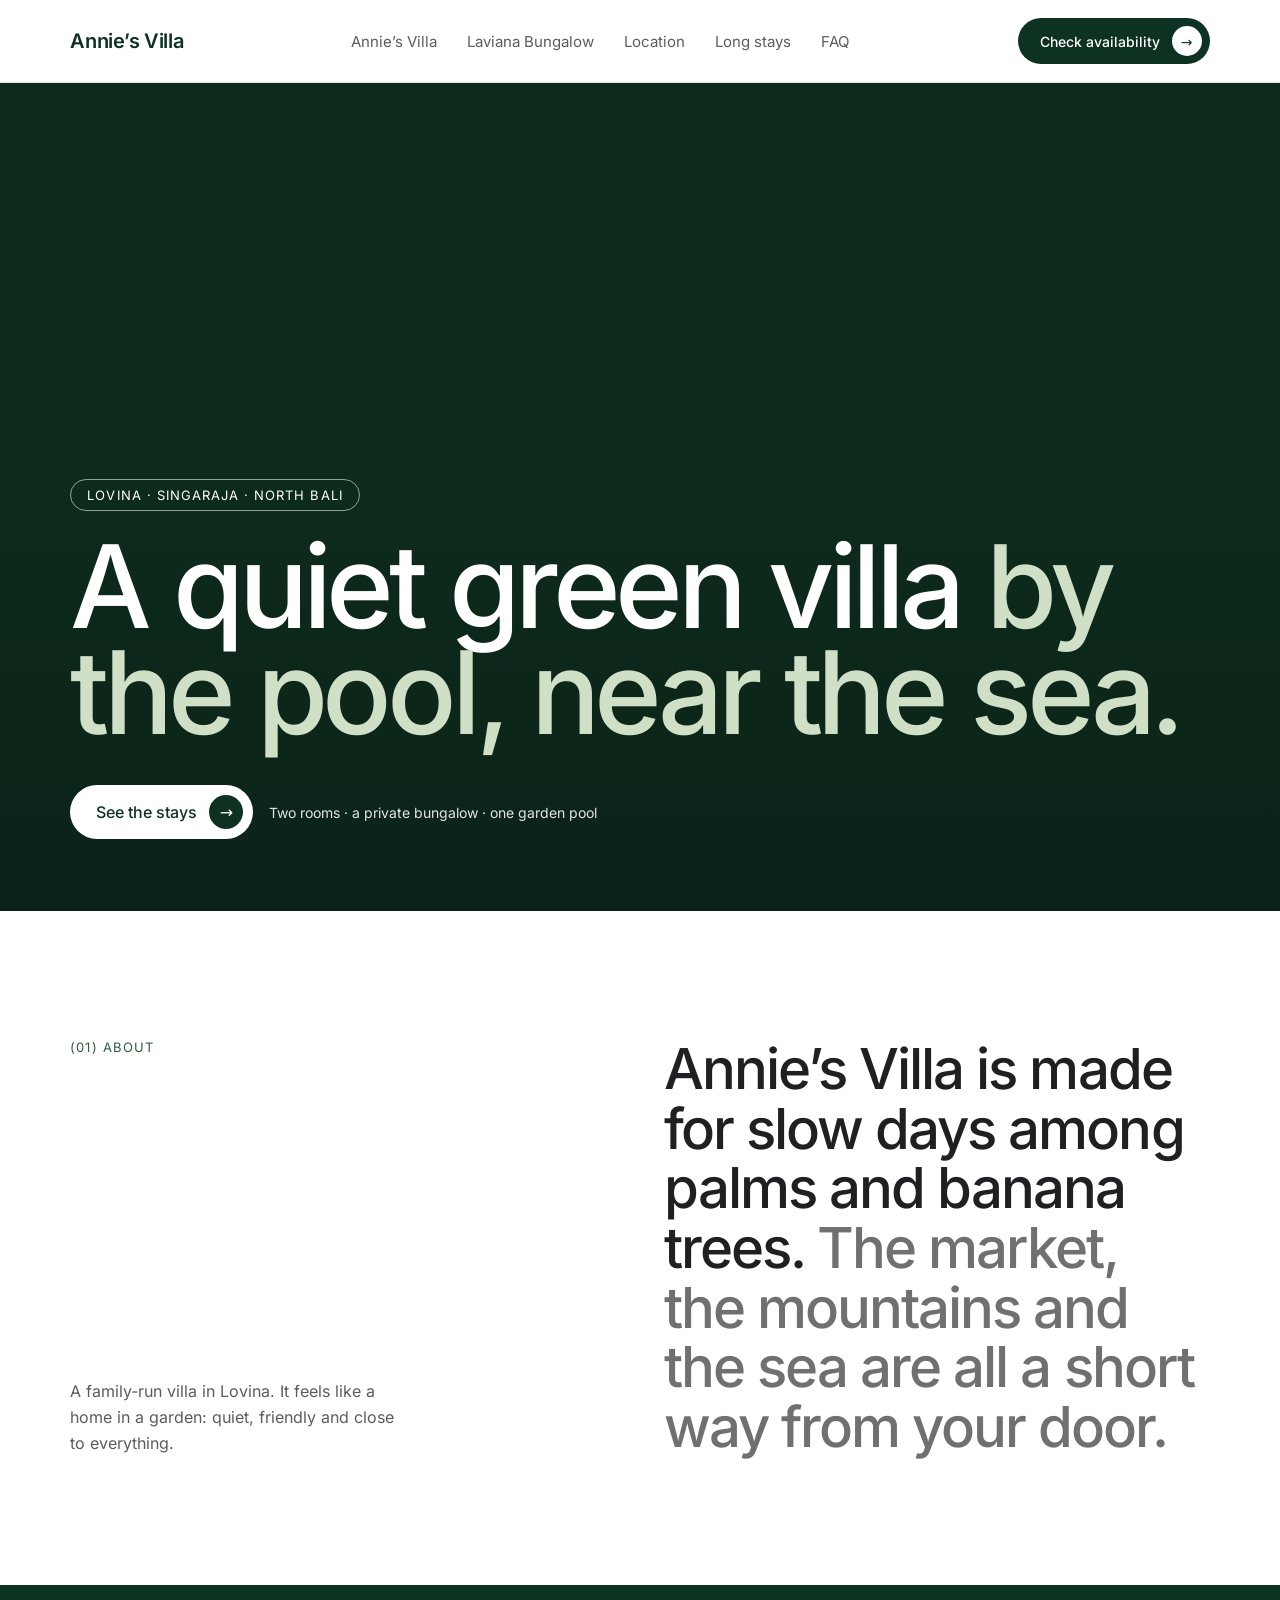
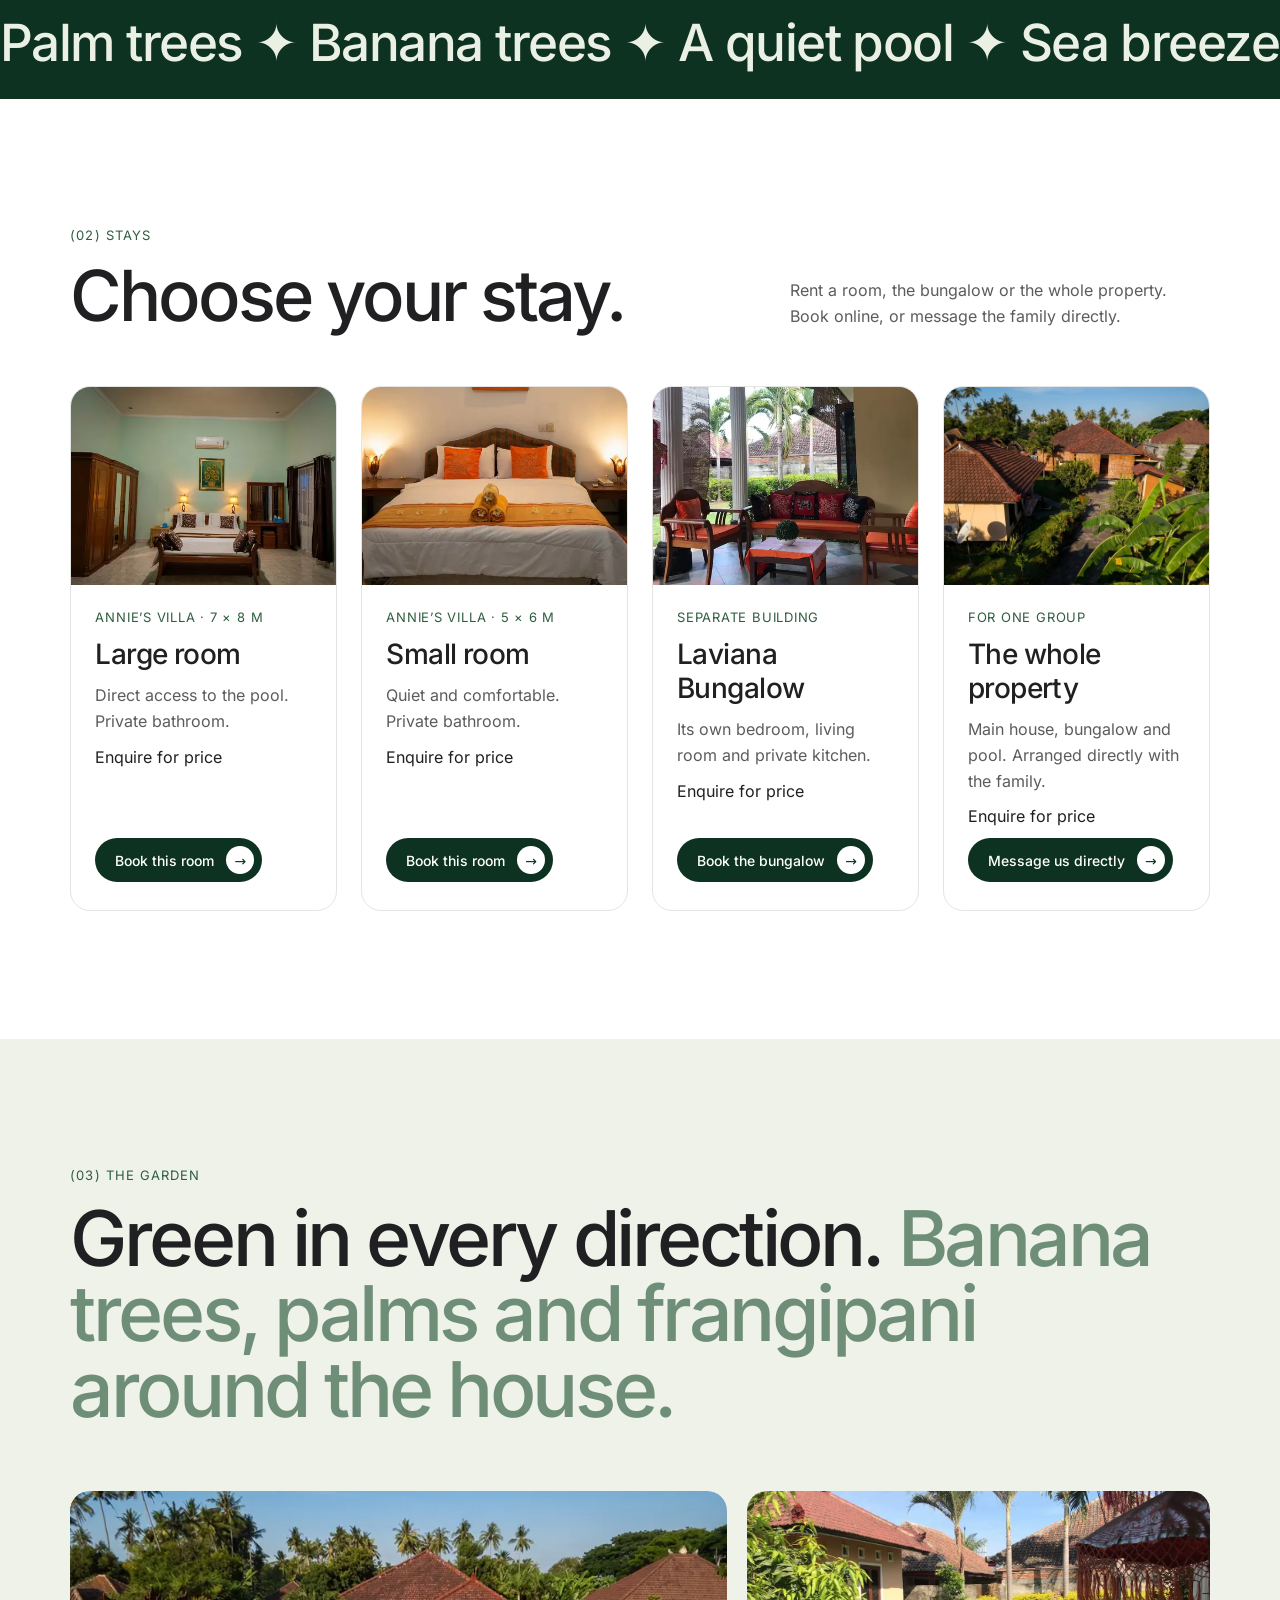
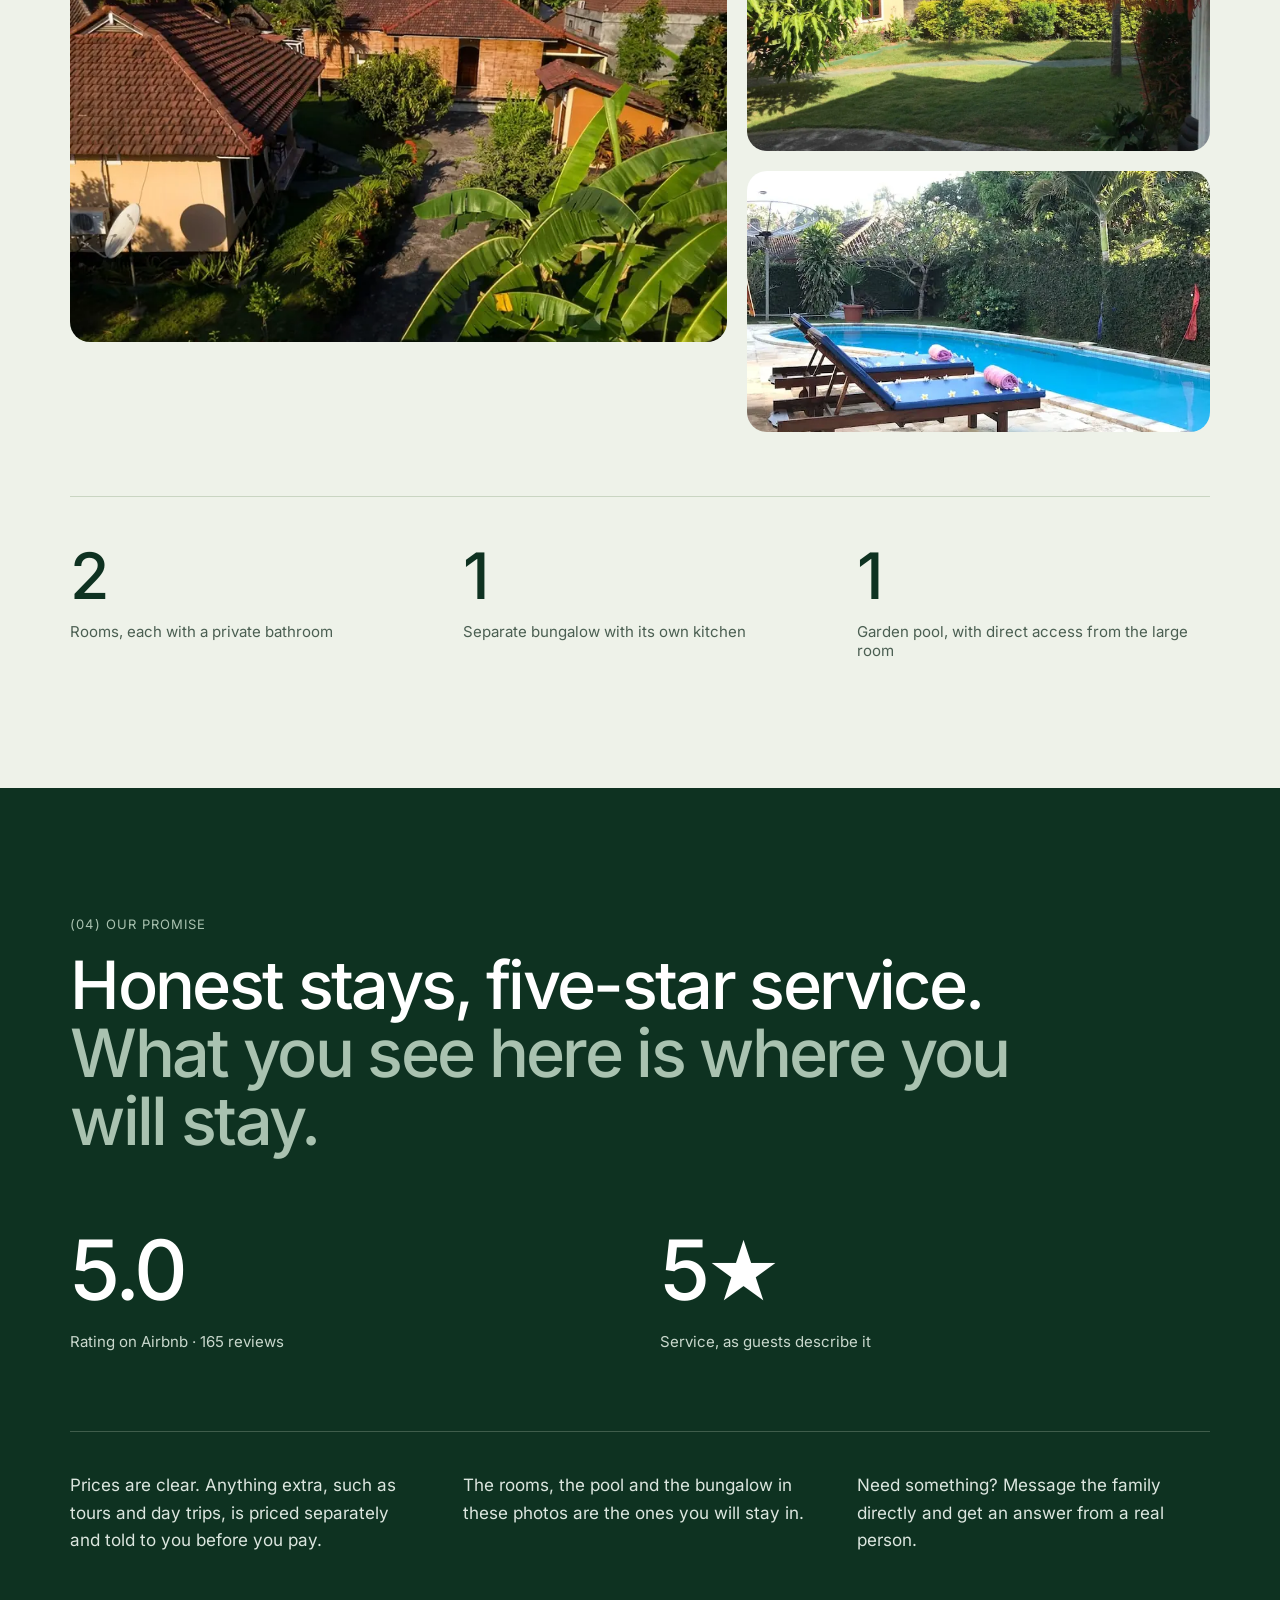
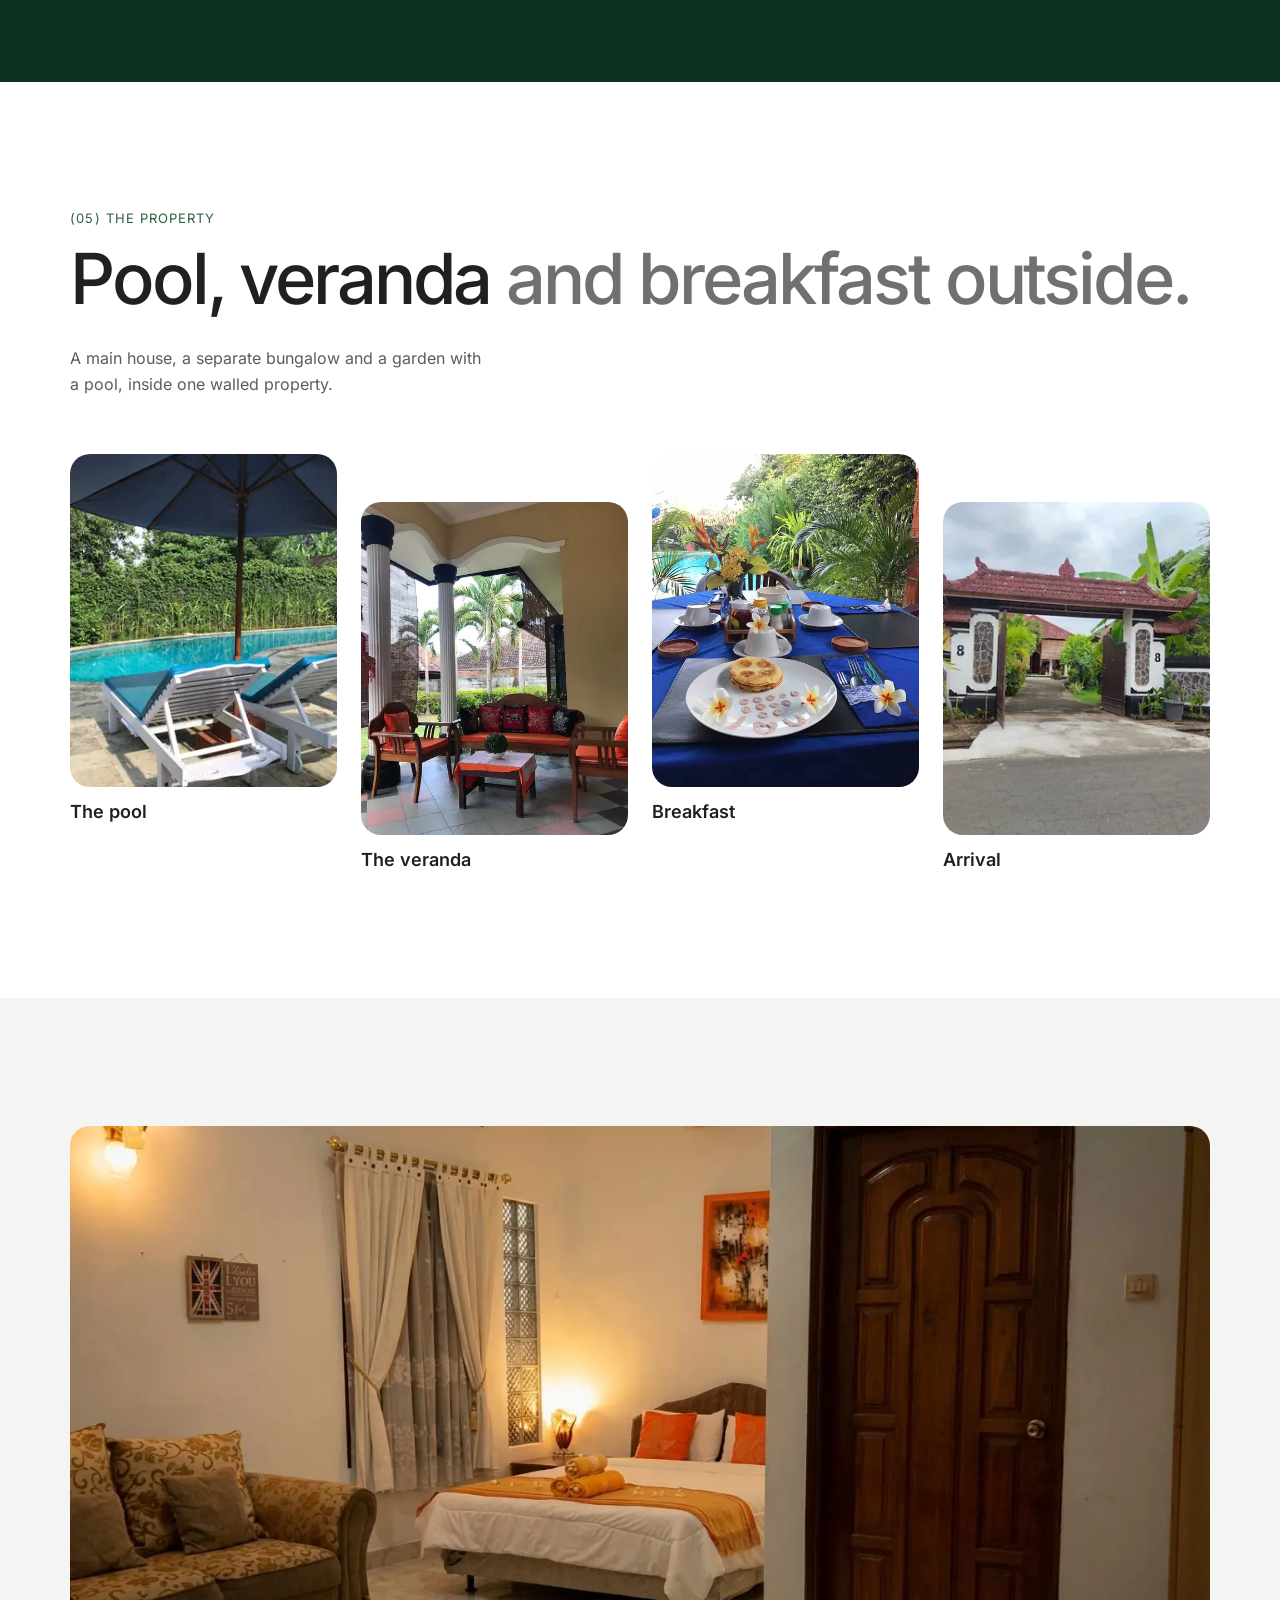
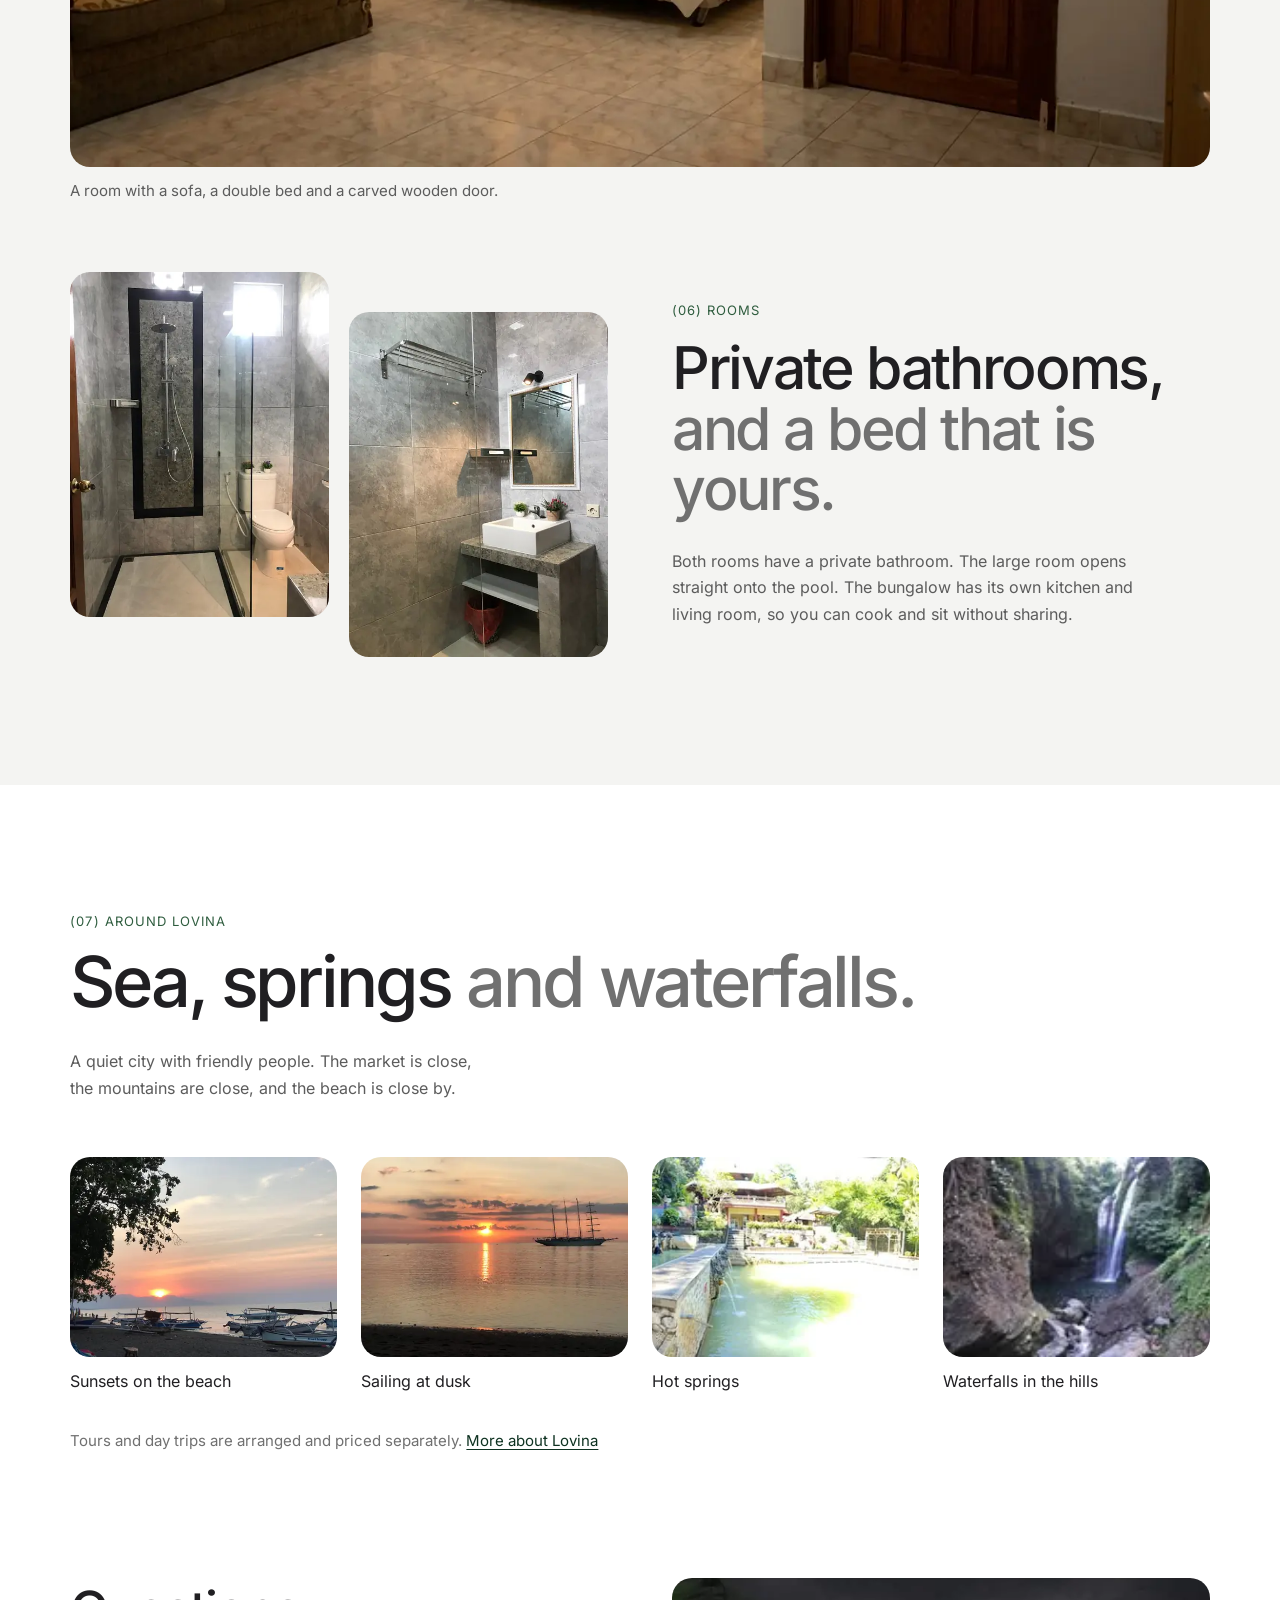
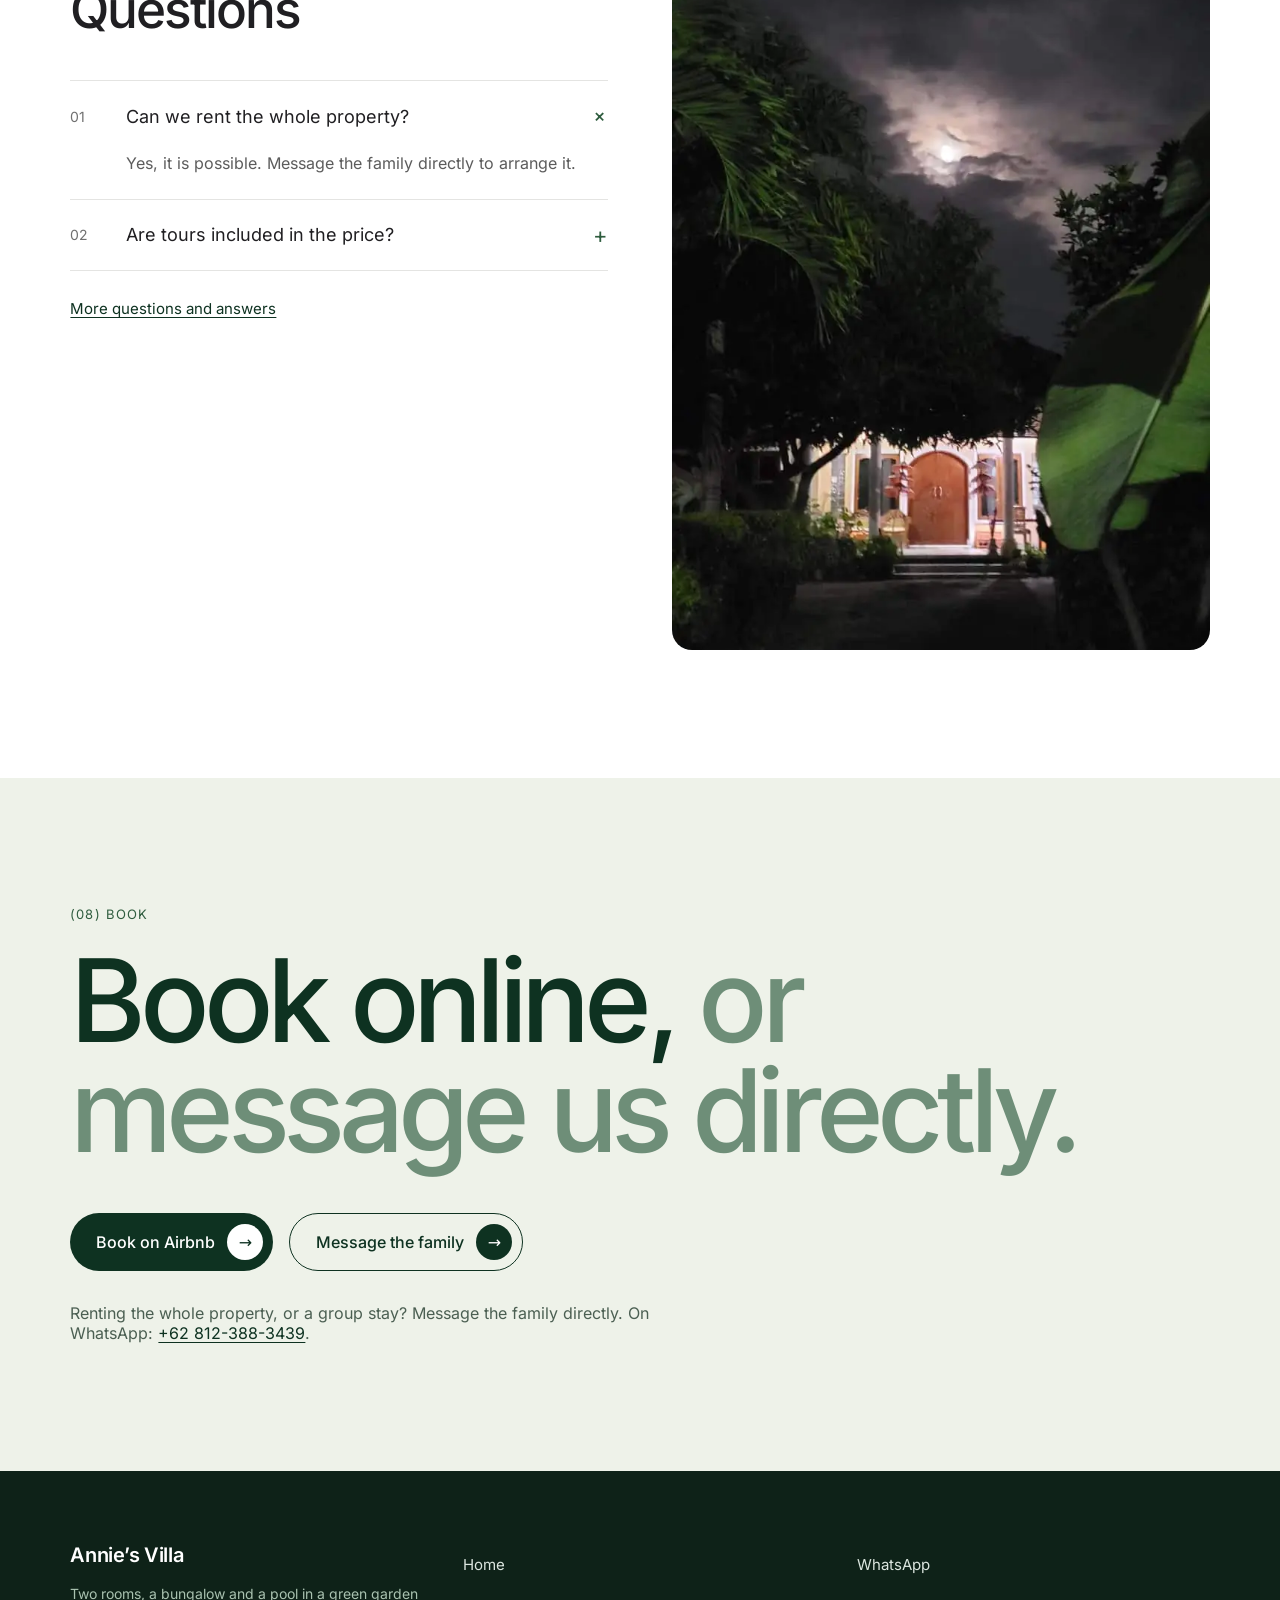
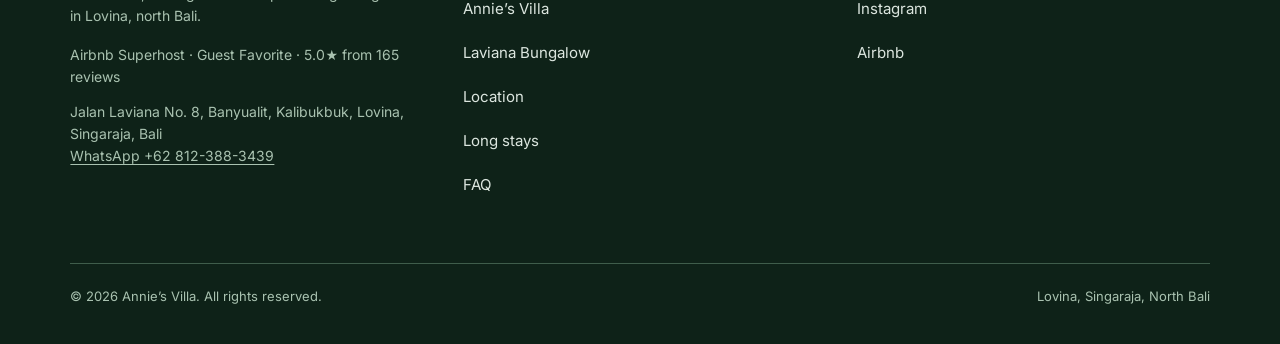
==== commit c6494303: "Show "Enquire for price", drop unanswered items, hide Booking.com until confirmed The prices, the po" ====
--- a/site/index.html
+++ b/site/index.html
@@ -85,7 +85,7 @@
         <p class="eyebrow eyebrow--card">Annie’s Villa · 7 × 8 m</p>
         <h3 class="card__title"><a href="./annies-villa/">Large room</a></h3>
         <p class="card__text">Direct access to the pool. Private bathroom.</p>
-        <p class="card__price">From <span data-fill="price-largeRoom">[price]</span> per night</p>
+        <p class="card__price">Enquire for price</p>
         <a class="pill pill--dark pill--md" href="https://wa.me/628123883439?text=Hello%20Annie%E2%80%99s%20Villa%2C%20I%20would%20like%20to%20book%20the%20Large%20room%20(7%20%C3%97%208%20m).%0ADates%3A%0AGuests%3A" target="_blank" rel="noopener">Book this room <span class="disc" aria-hidden="true">→</span></a>
       </div>
     </article>
@@ -95,7 +95,7 @@
         <p class="eyebrow eyebrow--card">Annie’s Villa · 5 × 6 m</p>
         <h3 class="card__title"><a href="./annies-villa/">Small room</a></h3>
         <p class="card__text">Quiet and comfortable. Private bathroom.</p>
-        <p class="card__price">From <span data-fill="price-smallRoom">[price]</span> per night</p>
+        <p class="card__price">Enquire for price</p>
         <a class="pill pill--dark pill--md" href="https://wa.me/628123883439?text=Hello%20Annie%E2%80%99s%20Villa%2C%20I%20would%20like%20to%20book%20the%20Small%20room%20(5%20%C3%97%206%20m).%0ADates%3A%0AGuests%3A" target="_blank" rel="noopener">Book this room <span class="disc" aria-hidden="true">→</span></a>
       </div>
     </article>
@@ -105,7 +105,7 @@
         <p class="eyebrow eyebrow--card">Separate building</p>
         <h3 class="card__title"><a href="./laviana-bungalow/">Laviana Bungalow</a></h3>
         <p class="card__text">Its own bedroom, living room and private kitchen.</p>
-        <p class="card__price">From <span data-fill="price-bungalow">[price]</span> per night</p>
+        <p class="card__price">Enquire for price</p>
         <a class="pill pill--dark pill--md" href="https://wa.me/628123883439?text=Hello%20Annie%E2%80%99s%20Villa%2C%20I%20would%20like%20to%20book%20Laviana%20Bungalow.%0ADates%3A%0AGuests%3A" target="_blank" rel="noopener">Book the bungalow <span class="disc" aria-hidden="true">→</span></a>
       </div>
     </article>
@@ -147,7 +147,6 @@
     <h2 class="reveal h2 h2--76">Honest stays, five-star service. <span class="tone--mist">What you see here is where you will stay.</span></h2>
     <div class="stats stats--dark">
       <div><div class="stat__n">5.0</div><div class="stat__c">Rating on Airbnb · 165 reviews</div></div>
-      <div><div class="stat__n"><span data-fill="booking-com-rating">[10/10]</span></div><div class="stat__c">Rating on Booking.com</div></div>
       <div><div class="stat__n">5★</div><div class="stat__c">Service, as guests describe it</div></div>
     </div>
     <div class="promise">
@@ -215,10 +214,8 @@
   <div>
     <h2 class="h2 h2--60">Questions</h2>
     <div class="faq__list">
-      <details open><summary class="q"><span class="q__n">01</span><span class="q__t">Is the pool private to the guests?</span><span class="plus" aria-hidden="true">+</span></summary><p class="a"><span data-fill="faq-pool-private">[Answer, confirmed by the family.]</span></p></details>
-      <details><summary class="q"><span class="q__n">02</span><span class="q__t">Can we rent the whole property?</span><span class="plus" aria-hidden="true">+</span></summary><p class="a">Yes, it is possible. Message the family directly to arrange it.</p></details>
-      <details><summary class="q"><span class="q__n">03</span><span class="q__t">Are tours included in the price?</span><span class="plus" aria-hidden="true">+</span></summary><p class="a">No. Tours and day trips are priced separately, and we tell you the price before you pay.</p></details>
-      <details><summary class="q"><span class="q__n">04</span><span class="q__t">How far is the market?</span><span class="plus" aria-hidden="true">+</span></summary><p class="a"><span data-fill="faq-market-distance">[Distance and travel time, confirmed by the family.]</span></p></details>
+      <details open><summary class="q"><span class="q__n">01</span><span class="q__t">Can we rent the whole property?</span><span class="plus" aria-hidden="true">+</span></summary><p class="a">Yes, it is possible. Message the family directly to arrange it.</p></details>
+      <details><summary class="q"><span class="q__n">02</span><span class="q__t">Are tours included in the price?</span><span class="plus" aria-hidden="true">+</span></summary><p class="a">No. Tours and day trips are priced separately, and we tell you the price before you pay.</p></details>
     </div>
     <p class="note note--grey note--tight"><a class="link" href="./faq/">More questions and answers</a></p>
   </div>
@@ -231,7 +228,7 @@
     <h2 class="reveal h2 h2--132">Book online, <span class="tone--sage">or message us directly.</span></h2>
     <div class="actions">
       <a class="pill pill--dark pill--lg" href="https://www.airbnb.com/users/profile/1463271766396267063" target="_blank" rel="noopener">Book on Airbnb <span class="disc" aria-hidden="true">→</span></a>
-      <a class="pill pill--dark pill--lg" href="#contact" data-fill="booking-com-url">Book on Booking.com <span class="disc" aria-hidden="true">→</span></a>
+      
       <a class="pill pill--outline pill--lg" href="https://wa.me/628123883439?text=Hello%20Annie%E2%80%99s%20Villa%2C%20I%20would%20like%20to%20check%20availability." target="_blank" rel="noopener">Message the family <span class="disc" aria-hidden="true">→</span></a>
     </div>
     <p class="note">Renting the whole property, or a group stay? Message the family directly. On WhatsApp: <a class="link" href="https://wa.me/628123883439?text=Hello%20Annie%E2%80%99s%20Villa%2C%20I%20would%20like%20to%20check%20availability." target="_blank" rel="noopener">+62 812-388-3439</a>.</p>
@@ -247,7 +244,7 @@
       <address class="footer__address">Jalan Laviana No. 8, Banyualit, Kalibukbuk, Lovina, Singaraja, Bali<br><a href="https://wa.me/628123883439?text=Hello%20Annie%E2%80%99s%20Villa%2C%20I%20would%20like%20to%20check%20availability." target="_blank" rel="noopener">WhatsApp +62 812-388-3439</a></address>
     </div>
     <div class="footlinks"><a href="./">Home</a><a href="./annies-villa/">Annie’s Villa</a><a href="./laviana-bungalow/">Laviana Bungalow</a><a href="./location/">Location</a><a href="./long-term/">Long stays</a><a href="./faq/">FAQ</a></div>
-    <div class="footlinks"><a href="https://wa.me/628123883439?text=Hello%20Annie%E2%80%99s%20Villa%2C%20I%20would%20like%20to%20check%20availability." target="_blank" rel="noopener">WhatsApp</a><a href="https://www.instagram.com/laviana_bungalow" target="_blank" rel="noopener">Instagram</a><a href="https://www.airbnb.com/users/profile/1463271766396267063" target="_blank" rel="noopener">Airbnb</a><a href="#contact" data-fill="booking-com-url">Booking.com</a></div>
+    <div class="footlinks"><a href="https://wa.me/628123883439?text=Hello%20Annie%E2%80%99s%20Villa%2C%20I%20would%20like%20to%20check%20availability." target="_blank" rel="noopener">WhatsApp</a><a href="https://www.instagram.com/laviana_bungalow" target="_blank" rel="noopener">Instagram</a><a href="https://www.airbnb.com/users/profile/1463271766396267063" target="_blank" rel="noopener">Airbnb</a></div>
   </div>
   <div class="footer__bottom">
     <span>© 2026 Annie’s Villa. All rights reserved.</span>
